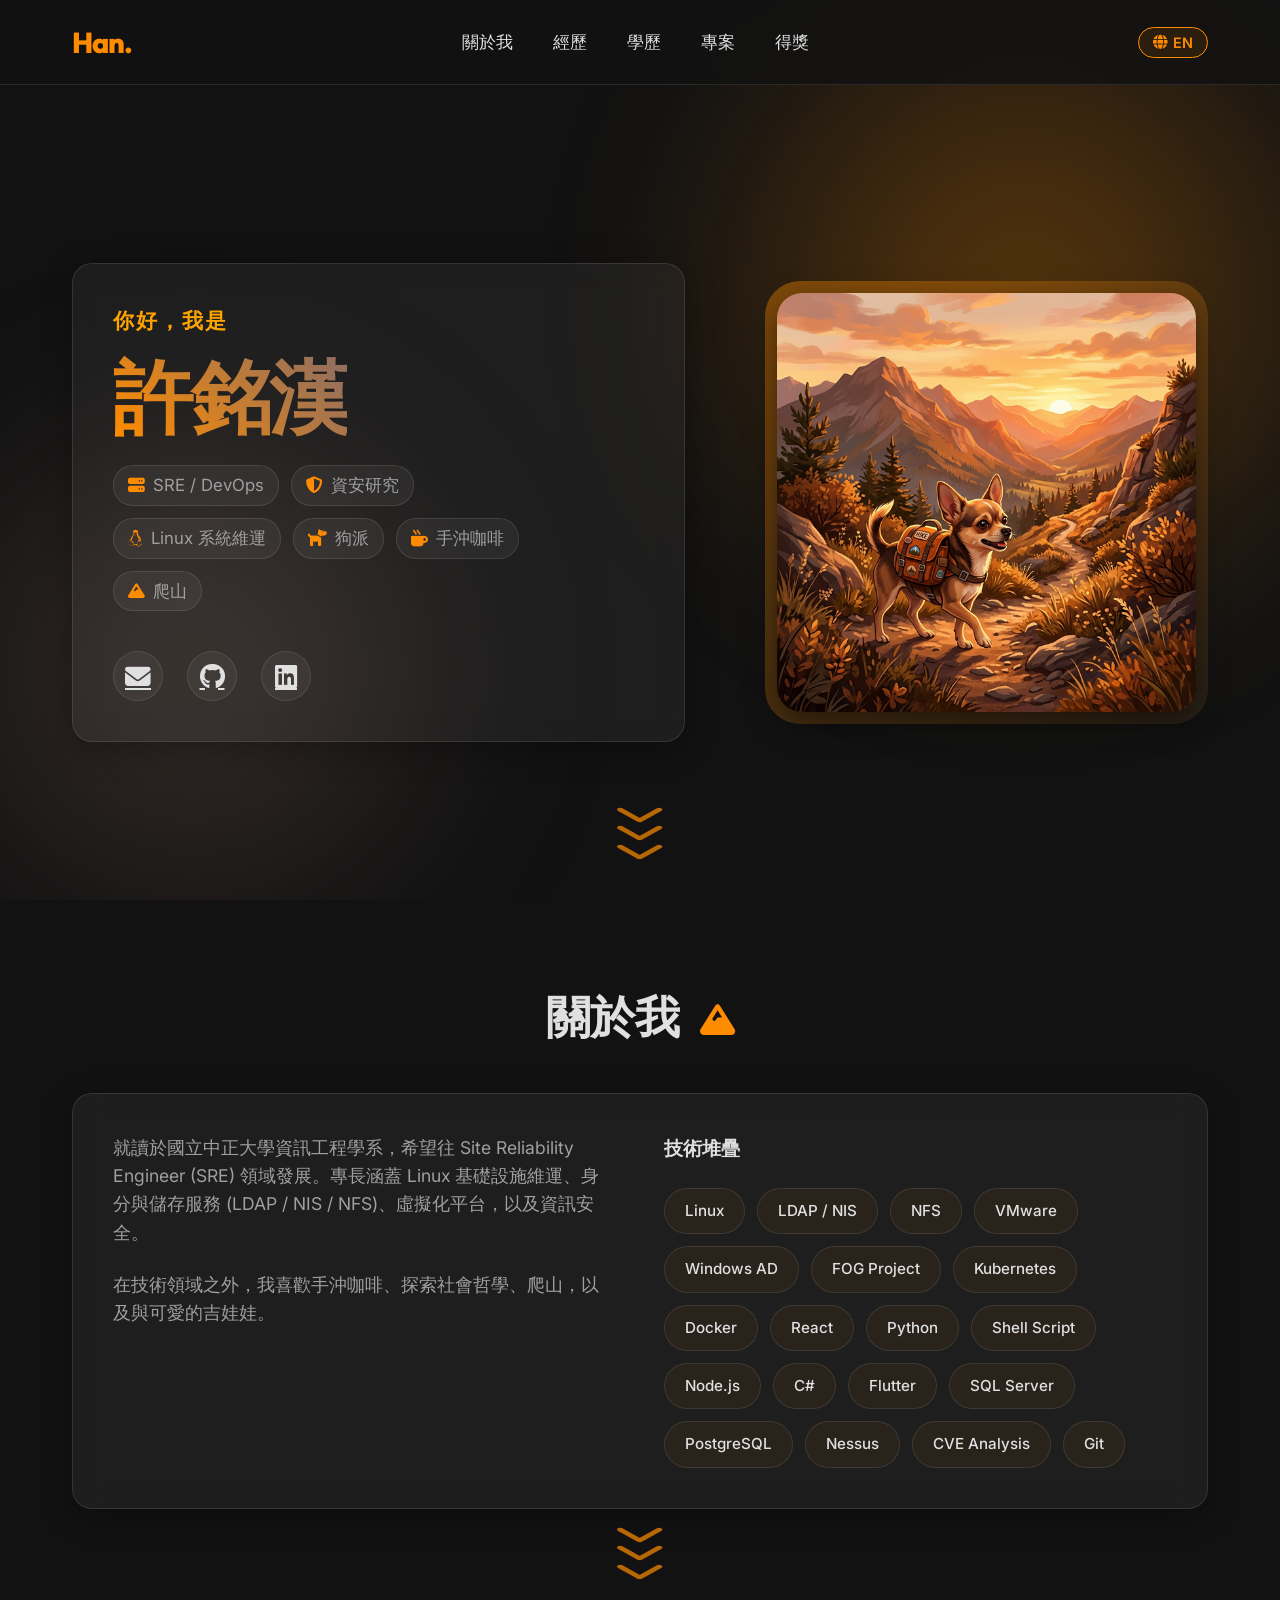
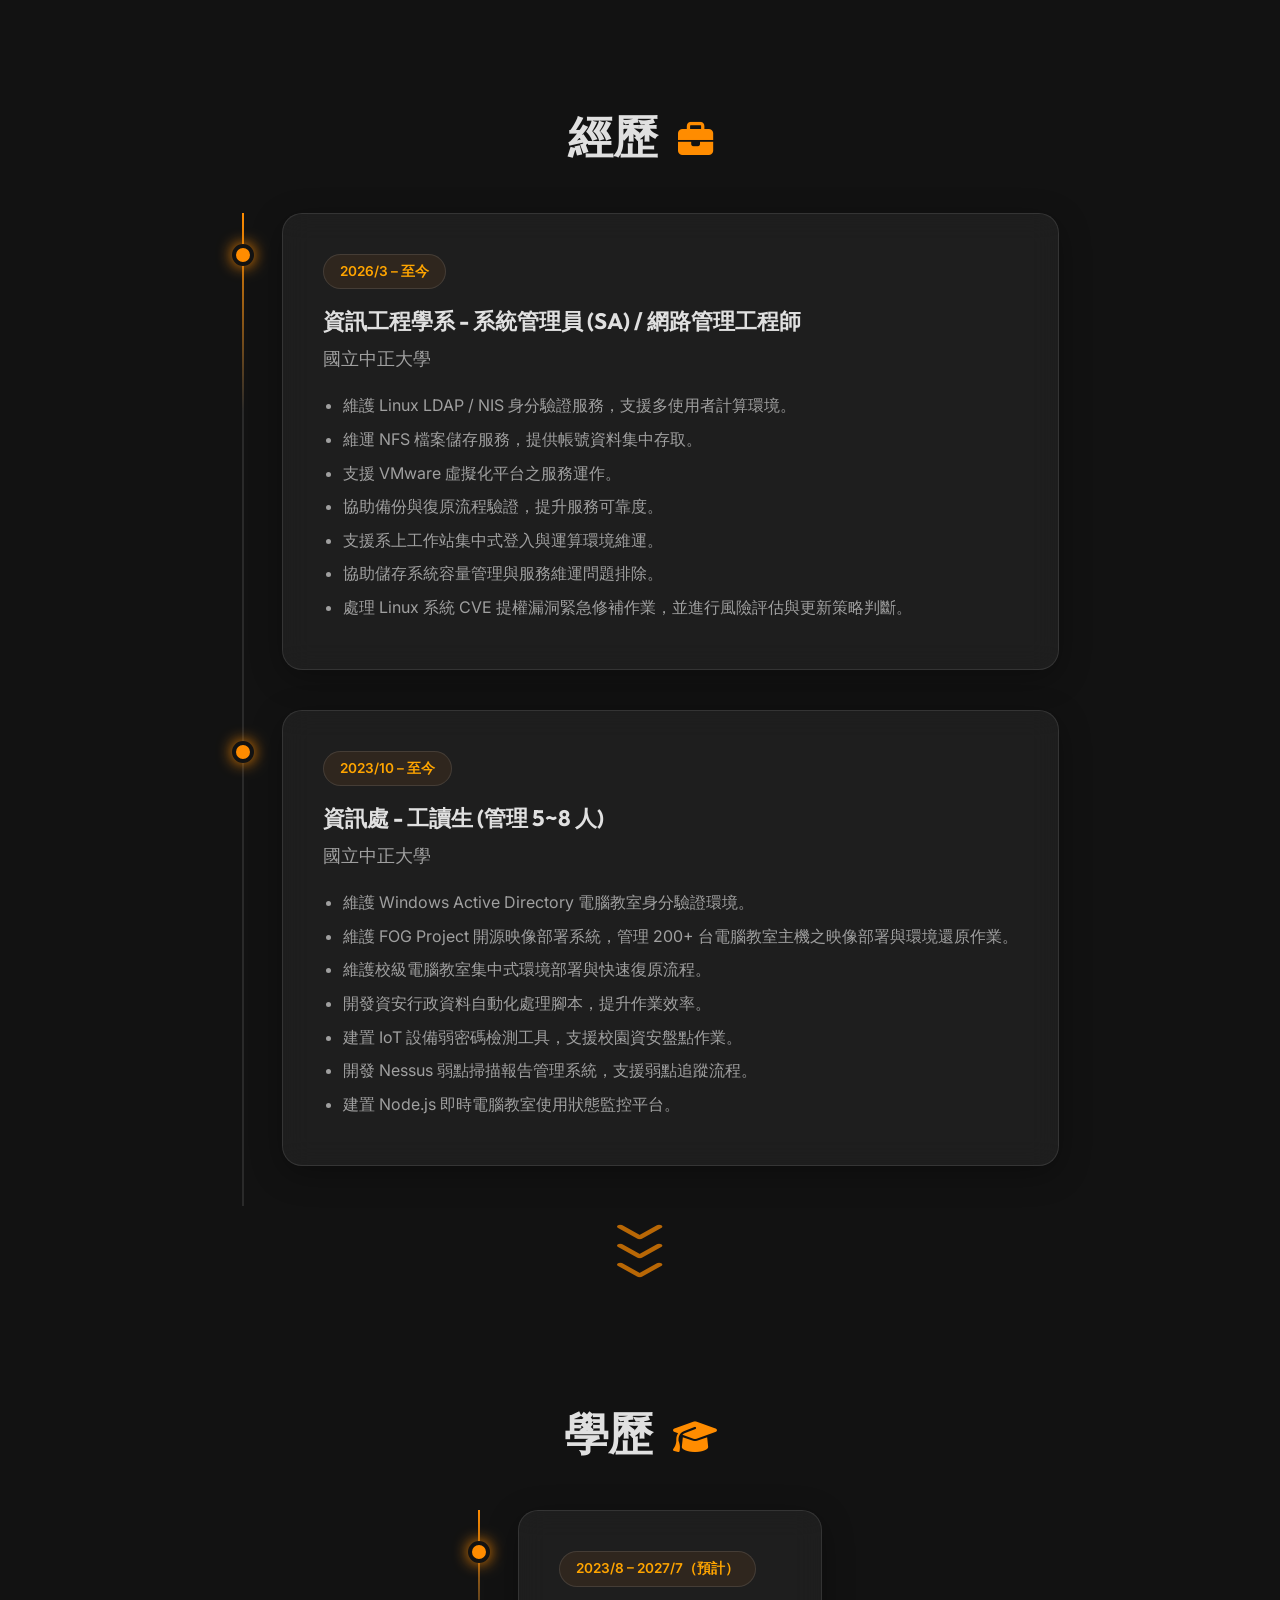
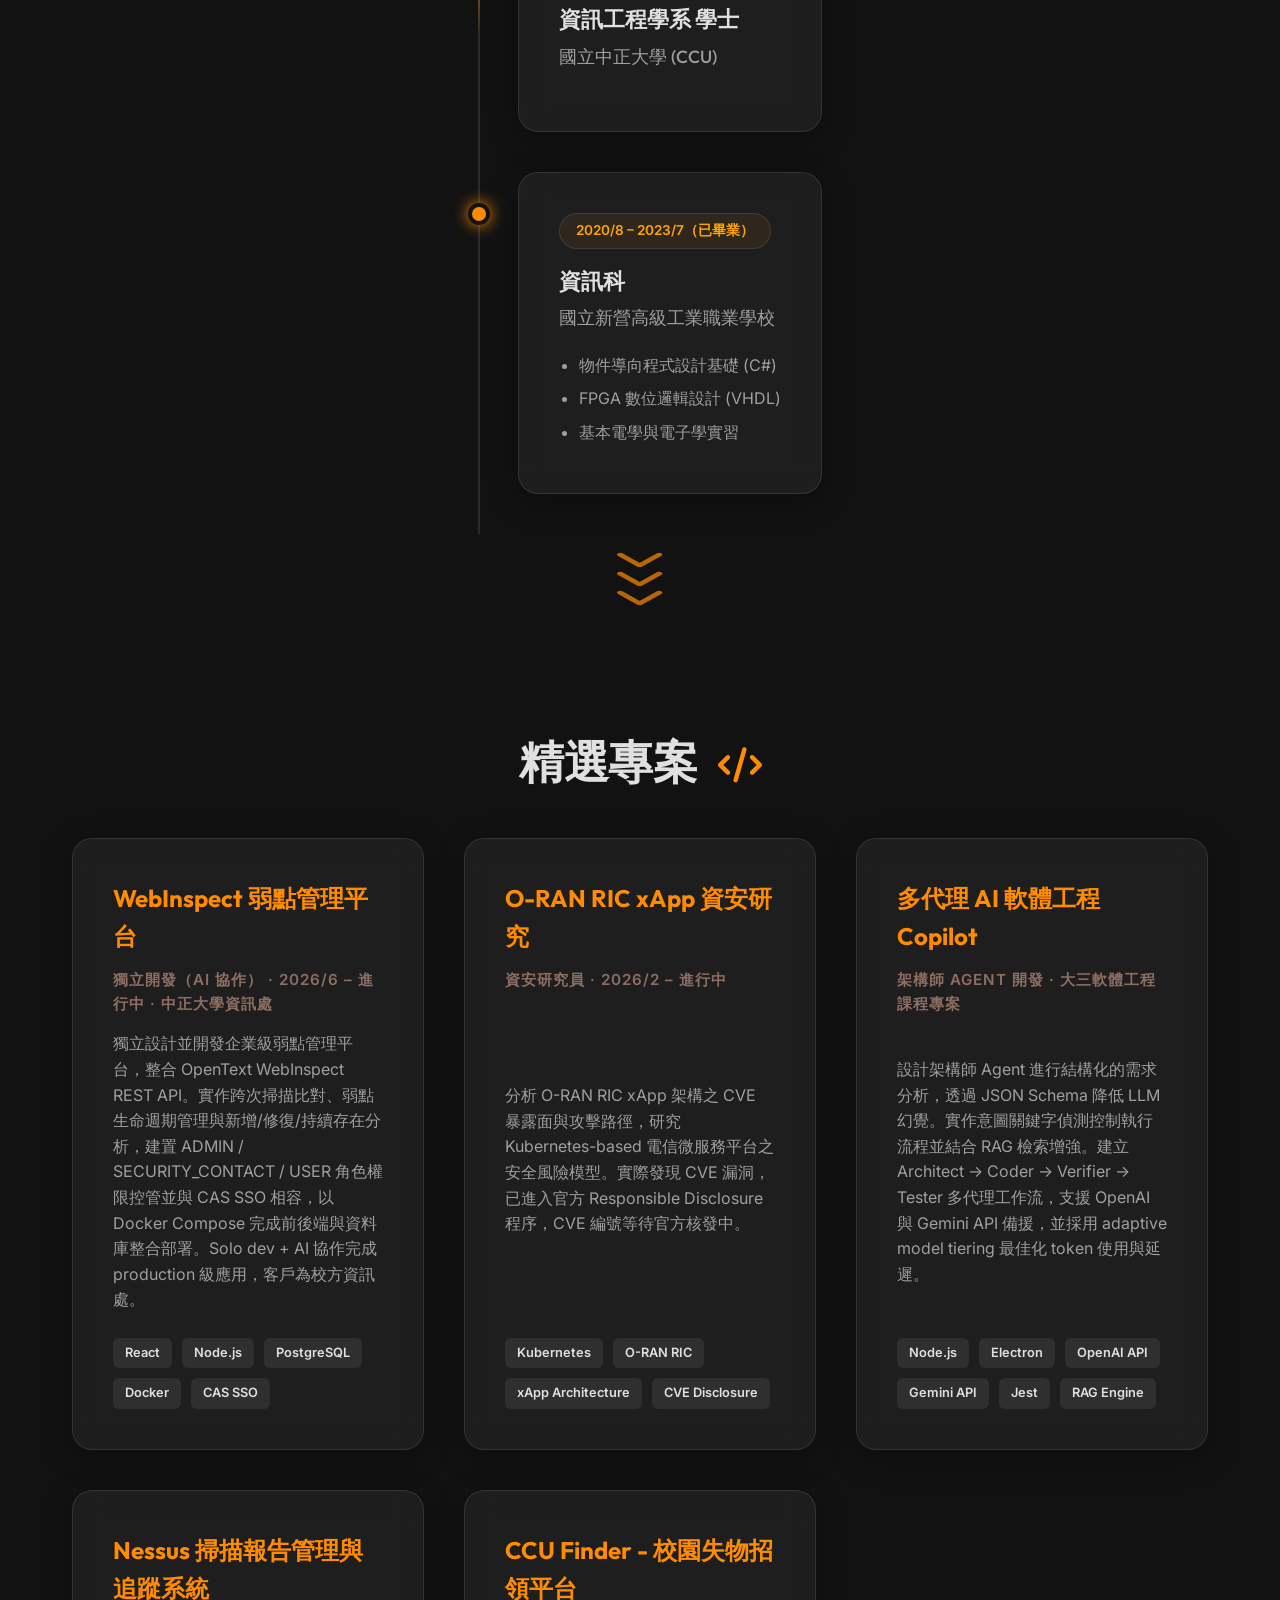
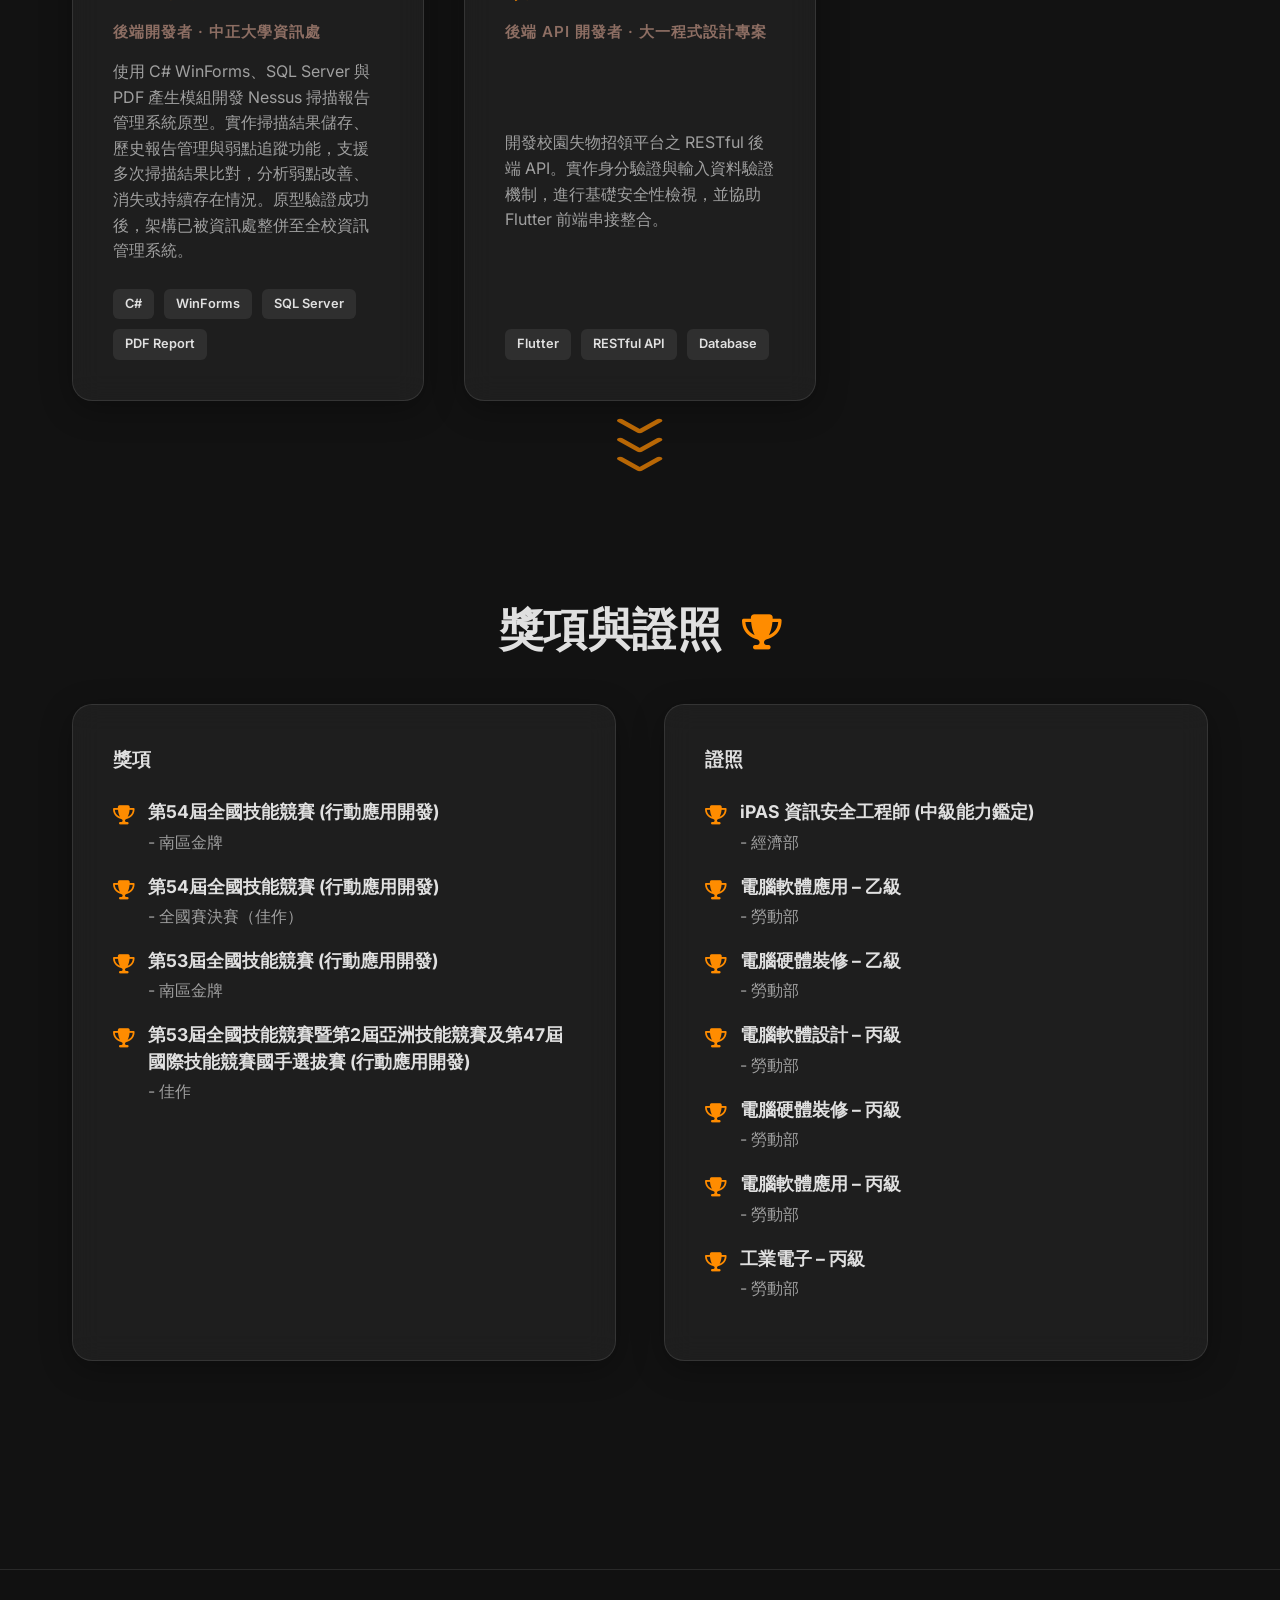
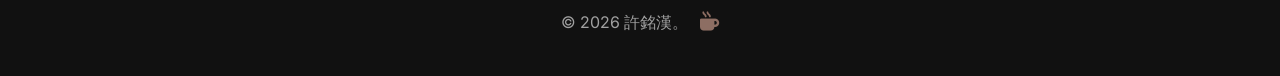
==== index.html @ c8dac027 "Initial commit: personal website" ====
<!DOCTYPE html>
<html lang="zh-Hant">

<head>
    <meta charset="UTF-8">
    <meta name="viewport" content="width=device-width, initial-scale=1.0">
    <title>Han</title>
    <meta name="description" content="Personal portfolio of Xu Minghan (Han) - Software Engineer & Security Researcher">
    <link
        href="https://fonts.googleapis.com/css2?family=Outfit:wght@300;400;600;800&family=Inter:wght@400;500;700&display=swap"
        rel="stylesheet">
    <link rel="stylesheet" href="css/style.css">
    <link rel="stylesheet" href="https://cdnjs.cloudflare.com/ajax/libs/font-awesome/6.4.0/css/all.min.css">
</head>

<body>
    <div class="background-animation">
        <div class="blob blob-orange"></div>
        <div class="blob blob-coffee"></div>
    </div>

    <nav class="glass-nav">
        <div class="nav-content">
            <a href="#" class="logo">Han.</a>
            <ul class="nav-links">
                <li><a href="#about" data-i18n="nav_about">關於我</a></li>
                <li><a href="#experience" data-i18n="nav_experience">經歷</a></li>
                <li><a href="#education" data-i18n="nav_education">學歷</a></li>
                <li><a href="#projects" data-i18n="nav_projects">專案</a></li>
                <li><a href="#awards" data-i18n="nav_awards">得獎</a></li>
            </ul>
            <div class="nav-actions">
                <button id="lang-toggle" class="lang-btn">
                    <i class="fas fa-globe"></i> <span id="lang-label">EN</span>
                </button>
            </div>
        </div>
    </nav>

    <main>
        <section id="hero" class="hero-section hidden">
            <div class="hero-content glass-panel">
                <h4 data-i18n="hero_hello">你好，我是</h4>
                <h1 class="gradient-text" data-i18n="hero_name">許銘漢</h1>
                <div class="subtitle">
                    <span class="subtitle-item"><i class="fas fa-server"></i> <span
                            data-i18n="hero_sub_1">SRE / DevOps</span></span>
                    <span class="subtitle-item"><i class="fas fa-shield-alt"></i> <span
                            data-i18n="hero_sub_2">資安研究</span></span>
                    <span class="subtitle-item"><i class="fab fa-linux"></i> <span
                            data-i18n="hero_sub_3">Linux 系統維運</span></span>
                    <span class="subtitle-item"><i class="fas fa-dog"></i> <span data-i18n="hero_sub_4">狗派</span></span>
                    <span class="subtitle-item"><i class="fas fa-mug-hot"></i> <span
                            data-i18n="hero_sub_5">手沖咖啡</span></span>
                    <span class="subtitle-item"><i class="fas fa-mountain"></i> <span
                            data-i18n="hero_sub_6">爬山</span></span>
                </div>
                <div class="social-links">
                    <a href="mailto:xuhan0325@gmail.com" title="Email"><i class="fas fa-envelope"></i></a>
                    <a href="https://github.com/RHan94" target="_blank" title="GitHub"><i class="fab fa-github"></i></a>
                    <a href="https://www.linkedin.com/in/xmh2005/" target="_blank" title="LinkedIn"><i
                            class="fab fa-linkedin"></i></a>
                </div>
            </div>
            <div class="hero-image-container">
                <div class="image-wrapper">
                    <img src="assets/img/hero.png" alt="Chihuahua Hiking Hero Image" class="hero-image">
                    <div class="glow-effect"></div>
                </div>
            </div>
            <a href="#about" class="scroll-down"><i class="fas fa-chevron-down"></i>
                <i class="fas fa-chevron-down"></i>
                <i class="fas fa-chevron-down"></i></a>
        </section>

        <section id="about" class="section hidden">
            <h2 class="section-title"><span data-i18n="about_title">關於我</span> <i class="fas fa-mountain"></i></h2>
            <div class="glass-panel content-grid">
                <div class="about-text">
                    <p data-i18n="about_p1"></p>
                    <p data-i18n="about_p2"></p>
                </div>
                <div class="skills-container">
                    <h3 data-i18n="about_skills">技術堆疊</h3>
                    <div class="skill-tags">
                        <span class="tag">Linux</span>
                        <span class="tag">LDAP / NIS</span>
                        <span class="tag">NFS</span>
                        <span class="tag">VMware</span>
                        <span class="tag">Windows AD</span>
                        <span class="tag">FOG Project</span>
                        <span class="tag">Kubernetes</span>
                        <span class="tag">Docker</span>
                        <span class="tag">React</span>
                        <span class="tag">Python</span>
                        <span class="tag">Shell Script</span>
                        <span class="tag">Node.js</span>
                        <span class="tag">C#</span>
                        <span class="tag">Flutter</span>
                        <span class="tag">SQL Server</span>
                        <span class="tag">PostgreSQL</span>
                        <span class="tag">Nessus</span>
                        <span class="tag">CVE Analysis</span>
                        <span class="tag">Git</span>
                    </div>
                </div>
            </div>
            <a href="#experience" class="scroll-down"><i class="fas fa-chevron-down"></i>
                <i class="fas fa-chevron-down"></i>
                <i class="fas fa-chevron-down"></i></a>
        </section>

        <section id="experience" class="section hidden">
            <h2 class="section-title"><span data-i18n="exp_title">經歷</span> <i class="fas fa-briefcase"></i></h2>
            <div class="timeline">
                <div class="timeline-item glass-panel">
                    <div class="timeline-dot"></div>
                    <span class="date" data-i18n="exp_date1">2026/3 – 至今</span>
                    <h3 data-i18n="exp_role1">資訊工程學系 - 系統管理員 (SA) / 網路管理工程師</h3>
                    <h4 data-i18n="exp_org1">國立中正大學</h4>
                    <ul>
                        <li data-i18n="exp_desc1_1">維護 Linux LDAP / NIS 身分驗證服務，支援多使用者計算環境。</li>
                        <li data-i18n="exp_desc1_2">維運 NFS 檔案儲存服務，提供帳號資料集中存取。</li>
                        <li data-i18n="exp_desc1_3">支援 VMware 虛擬化平台之服務運作。</li>
                        <li data-i18n="exp_desc1_4">協助備份與復原流程驗證，提升服務可靠度。</li>
                        <li data-i18n="exp_desc1_5">支援系上工作站集中式登入與運算環境維運。</li>
                        <li data-i18n="exp_desc1_6">協助儲存系統容量管理與服務維運問題排除。</li>
                        <li data-i18n="exp_desc1_7">處理 Linux 系統 CVE 提權漏洞緊急修補作業，並進行風險評估與更新策略判斷。</li>
                    </ul>
                </div>
                <div class="timeline-item glass-panel">
                    <div class="timeline-dot"></div>
                    <span class="date" data-i18n="exp_date2">2023/10 – 至今</span>
                    <h3 data-i18n="exp_role2">資訊處 - 工讀生 (管理 5~8 人)</h3>
                    <h4 data-i18n="exp_org2">國立中正大學</h4>
                    <ul>
                        <li data-i18n="exp_desc2_1">維護 Windows Active Directory 電腦教室身分驗證環境。</li>
                        <li data-i18n="exp_desc2_2">維護 FOG Project 開源映像部署系統，管理 200+ 台電腦教室主機之映像部署與環境還原作業。</li>
                        <li data-i18n="exp_desc2_3">維護校級電腦教室集中式環境部署與快速復原流程。</li>
                        <li data-i18n="exp_desc2_4">開發資安行政資料自動化處理腳本，提升作業效率。</li>
                        <li data-i18n="exp_desc2_5">建置 IoT 設備弱密碼檢測工具，支援校園資安盤點作業。</li>
                        <li data-i18n="exp_desc2_6">開發 Nessus 弱點掃描報告管理系統，支援弱點追蹤流程。</li>
                        <li data-i18n="exp_desc2_7">建置 Node.js 即時電腦教室使用狀態監控平台。</li>
                    </ul>
                </div>
            </div>
            <a href="#education" class="scroll-down"><i class="fas fa-chevron-down"></i>
                <i class="fas fa-chevron-down"></i>
                <i class="fas fa-chevron-down"></i></a>
        </section>

        <section id="education" class="section hidden">
            <h2 class="section-title"><span data-i18n="edu_title">學歷</span> <i class="fas fa-graduation-cap"></i></h2>
            <div class="timeline">
                <div class="timeline-item glass-panel">
                    <div class="timeline-dot"></div>
                    <span class="date" data-i18n="edu_date1">預計 2027 年 7 月</span>
                    <h3 data-i18n="edu_degree1">資訊工程學系 學士</h3>
                    <h4 data-i18n="edu_org1">國立中正大學 (CCU)</h4>
                </div>
                <div class="timeline-item glass-panel">
                    <div class="timeline-dot"></div>
                    <span class="date" data-i18n="edu_date2">已畢業</span>
                    <h3 data-i18n="edu_degree2">資訊科</h3>
                    <h4 data-i18n="edu_org2">國立新營高級工業職業學校</h4>
                    <ul>
                        <li data-i18n="edu_desc2_1">物件導向程式設計基礎 (C#)</li>
                        <li data-i18n="edu_desc2_2">FPGA 數位邏輯設計 (VHDL)</li>
                        <li data-i18n="edu_desc2_3">基本電學與電子學實習</li>
                    </ul>
                </div>
            </div>
            <a href="#projects" class="scroll-down"><i class="fas fa-chevron-down"></i>
                <i class="fas fa-chevron-down"></i>
                <i class="fas fa-chevron-down"></i></a>
        </section>

        <section id="projects" class="section hidden">
            <h2 class="section-title"><span data-i18n="proj_title">精選專案</span> <i class="fas fa-code"></i></h2>
            <div class="projects-grid">
                <div class="project-card glass-panel">
                    <h3 data-i18n="proj_name0">WebInspect 弱點管理平台</h3>
                    <p class="role" data-i18n="proj_role0">獨立開發（AI 協作） · 2026/6 – 進行中 · 中正大學資訊處</p>
                    <p data-i18n="proj_desc0">獨立設計並開發企業級弱點管理平台，整合 OpenText WebInspect REST
                        API。實作跨次掃描比對、弱點生命週期管理與新增/修復/持續存在分析，建置 ADMIN / SECURITY_CONTACT / USER
                        角色權限控管並與 CAS SSO 相容，以 Docker Compose 完成前後端與資料庫整合部署。Solo dev + AI 協作完成
                        production 級應用，客戶為校方資訊處。</p>
                    <div class="tech-stack">
                        <span>React</span> <span>Node.js</span> <span>PostgreSQL</span> <span>Docker</span>
                        <span>CAS SSO</span>
                    </div>
                </div>
                <div class="project-card glass-panel">
                    <h3 data-i18n="proj_name1">O-RAN RIC xApp 資安研究</h3>
                    <p class="role" data-i18n="proj_role1">資安研究員 · 2026/2 – 進行中</p>
                    <p data-i18n="proj_desc1">分析 O-RAN RIC xApp 架構之 CVE 暴露面與攻擊路徑，研究 Kubernetes-based
                        電信微服務平台之安全風險模型。實際發現 CVE 漏洞，已進入官方 Responsible Disclosure 程序，CVE 編號等待官方核發中。</p>
                    <div class="tech-stack">
                        <span>Kubernetes</span> <span>O-RAN RIC</span> <span>xApp Architecture</span> <span>CVE
                            Disclosure</span>
                    </div>
                </div>
                <div class="project-card glass-panel">
                    <h3 data-i18n="proj_name2">多代理 AI 軟體工程 Copilot</h3>
                    <p class="role" data-i18n="proj_role2">架構師 Agent 開發 · 大三軟體工程課程專案</p>
                    <p data-i18n="proj_desc2">設計架構師 Agent 進行結構化的需求分析，透過 JSON Schema 降低 LLM 幻覺。實作意圖關鍵字偵測控制執行流程並結合 RAG
                        檢索增強。建立 Architect → Coder → Verifier → Tester 多代理工作流，支援 OpenAI 與 Gemini API
                        備援，並採用 adaptive model tiering 最佳化 token 使用與延遲。</p>
                    <div class="tech-stack">
                        <span>Node.js</span> <span>Electron</span> <span>OpenAI API</span> <span>Gemini API</span>
                        <span>Jest</span> <span>RAG Engine</span>
                    </div>
                </div>
                <div class="project-card glass-panel">
                    <h3 data-i18n="proj_name3">Nessus 掃描報告管理與追蹤系統</h3>
                    <p class="role" data-i18n="proj_role3">後端開發者 · 中正大學資訊處</p>
                    <p data-i18n="proj_desc3">使用 C# WinForms、SQL Server 與 PDF 產生模組開發 Nessus 掃描報告管理系統原型。實作掃描結果儲存、歷史報告管理與弱點追蹤功能，支援多次掃描結果比對，分析弱點改善、消失或持續存在情況。原型驗證成功後，架構已被資訊處整併至全校資訊管理系統。</p>
                    <div class="tech-stack">
                        <span>C#</span> <span>WinForms</span> <span>SQL Server</span> <span>PDF Report</span>
                    </div>
                </div>
                <div class="project-card glass-panel">
                    <h3 data-i18n="proj_name4">CCU Finder - 校園失物招領平台</h3>
                    <p class="role" data-i18n="proj_role4">後端 API 開發者 · 大一程式設計專案</p>
                    <p data-i18n="proj_desc4">開發校園失物招領平台之 RESTful 後端 API。實作身分驗證與輸入資料驗證機制，進行基礎安全性檢視，並協助 Flutter 前端串接整合。
                    </p>
                    <div class="tech-stack">
                        <span>Flutter</span> <span>RESTful API</span> <span>Database</span>
                    </div>
                </div>
            </div>
            <a href="#awards" class="scroll-down"><i class="fas fa-chevron-down"></i>
                <i class="fas fa-chevron-down"></i>
                <i class="fas fa-chevron-down"></i></a>
        </section>

        <section id="awards" class="section hidden">
            <h2 class="section-title"><span data-i18n="award_title">獎項與證照</span> <i class="fas fa-trophy"></i></h2>
            <div class="content-grid">
                <div class="glass-panel">
                    <h3 data-i18n="award_subtitle1">獎項</h3>
                    <ul class="awards-list">
                        <li data-i18n="award_item1_1"><strong>第54屆全國技能競賽 (行動應用開發)</strong> - 南區金牌</li>
                        <li data-i18n="award_item1_2"><strong>第54屆全國技能競賽 (行動應用開發)</strong> - 全國賽決賽（佳作）</li>
                        <li data-i18n="award_item1_3"><strong>第53屆全國技能競賽 (行動應用開發)</strong> - 南區金牌</li>
                        <li data-i18n="award_item1_4"><strong>第53屆全國技能競賽暨第2屆亞洲技能競賽及第47屆國際技能競賽國手選拔賽 (行動應用開發)</strong> - 佳作</li>
                    </ul>
                </div>
                <div class="glass-panel">
                    <h3 data-i18n="award_subtitle2">證照</h3>
                    <ul class="awards-list">
                        <li data-i18n="award_item2_1"><strong>iPAS 資訊安全工程師 (中級能力鑑定)</strong> - 經濟部</li>
                        <li data-i18n="award_item2_2"><strong>電腦軟體應用 – 乙級</strong> - 勞動部</li>
                        <li data-i18n="award_item2_3"><strong>電腦硬體裝修 – 乙級</strong> - 勞動部</li>
                        <li data-i18n="award_item2_4"><strong>電腦軟體設計 – 丙級</strong> - 勞動部</li>
                        <li data-i18n="award_item2_5"><strong>電腦硬體裝修 – 丙級</strong> - 勞動部</li>
                        <li data-i18n="award_item2_6"><strong>電腦軟體應用 – 丙級</strong> - 勞動部</li>
                        <li data-i18n="award_item2_7"><strong>工業電子 – 丙級</strong> - 勞動部</li>
                    </ul>
                </div>
            </div>
        </section>
    </main>

    <footer class="glass-footer">
        <p><span data-i18n="footer_text">&copy; 2026 許銘漢。以熱情與精品咖啡打造</span> <i class="fas fa-mug-hot"></i></p>
    </footer>

    <!-- Running Chihuahua -->
    <div class="chihuahua-runner"></div>

    <script src="js/i18n.js"></script>
    <script src="js/app.js"></script>
</body>

</html>
---- css/style.css ----
:root {
    --color-orange: #FF8C00;
    --color-orange-light: #FFA500;
    --color-coffee: #4B3621;
    --color-coffee-dark: #3E2723;
    --color-coffee-light: #8D6E63;
    --color-bg: #121212;
    --color-text: #E0E0E0;
    --color-text-muted: #A0A0A0;
    --glass-bg: rgba(255, 255, 255, 0.05);
    --glass-border: rgba(255, 255, 255, 0.1);

    --font-heading: 'Outfit', sans-serif;
    --font-body: 'Inter', sans-serif;
}

::-webkit-scrollbar {
    width: 10px;
}

::-webkit-scrollbar-track {
    background: var(--color-bg);
}

::-webkit-scrollbar-thumb {
    background: var(--color-coffee);
    border-radius: 5px;
}

::-webkit-scrollbar-thumb:hover {
    background: var(--color-orange);
}

* {
    margin: 0;
    padding: 0;
    box-sizing: border-box;
    scroll-behavior: smooth;
}

body {
    background-color: var(--color-bg);
    color: var(--color-text);
    font-family: var(--font-body);
    line-height: 1.6;
    overflow-x: hidden;
    position: relative;
}

/* Background Animation */
.background-animation {
    position: fixed;
    top: 0;
    left: 0;
    width: 100vw;
    height: 100vh;
    z-index: -1;
    overflow: hidden;
}

.blob {
    position: absolute;
    filter: blur(90px);
    border-radius: 50%;
    animation: float 20s infinite alternate cubic-bezier(0.4, 0, 0.2, 1);
    opacity: 0.35;
}

.blob-orange {
    background: radial-gradient(circle, var(--color-orange), transparent 70%);
    width: 60vw;
    height: 60vw;
    top: -10%;
    right: -10%;
}

.blob-coffee {
    background: radial-gradient(circle, var(--color-coffee-light), transparent 70%);
    width: 50vw;
    height: 50vw;
    bottom: -10%;
    left: -10%;
    animation-delay: -10s;
}

@keyframes float {
    0% {
        transform: translate(0, 0) scale(1);
    }

    100% {
        transform: translate(-100px, 100px) scale(1.2);
    }
}

/* Glassmorphism Utilities */
.glass-panel {
    background: var(--glass-bg);
    backdrop-filter: blur(14px);
    -webkit-backdrop-filter: blur(14px);
    border: 1px solid var(--glass-border);
    border-radius: 20px;
    padding: 2.5rem;
    box-shadow: 0 8px 32px 0 rgba(0, 0, 0, 0.3);
    transition: transform 0.4s cubic-bezier(0.175, 0.885, 0.32, 1.275), box-shadow 0.4s ease, border-color 0.4s ease;
}

.glass-panel:hover {
    transform: translateY(-8px);
    box-shadow: 0 12px 40px 0 rgba(255, 140, 0, 0.2);
    border-color: rgba(255, 140, 0, 0.4);
}

/* Typography elements */
h1,
h2,
h3,
h4 {
    font-family: var(--font-heading);
}

.gradient-text {
    background: linear-gradient(45deg, var(--color-orange), var(--color-coffee-light));
    -webkit-background-clip: text;
    background-clip: text;
    color: transparent;
    display: inline-block;
}

.section-title {
    font-size: 2.8rem;
    margin-bottom: 2.5rem;
    text-align: center;
    position: relative;
    letter-spacing: -0.5px;
}

.section-title i {
    color: var(--color-orange);
    margin-left: 12px;
    font-size: 2.2rem;
    animation: iconBounce 3s ease-in-out infinite;
}

@keyframes iconBounce {

    0%,
    100% {
        transform: translateY(0);
    }

    50% {
        transform: translateY(-5px);
    }
}

/* Nav */
.glass-nav {
    position: fixed;
    top: 0;
    width: 100%;
    z-index: 1000;
    background: rgba(18, 18, 18, 0.85);
    backdrop-filter: blur(12px);
    border-bottom: 1px solid var(--glass-border);
    padding: 1.2rem 0;
    transition: all 0.3s ease;
}

.nav-content {
    max-width: 1200px;
    margin: 0 auto;
    display: flex;
    justify-content: space-between;
    align-items: center;
    padding: 0 2rem;
}

.logo {
    font-family: var(--font-heading);
    font-weight: 800;
    font-size: 1.8rem;
    color: var(--color-orange);
    text-decoration: none;
    letter-spacing: -1px;
}

.nav-links {
    list-style: none;
    display: flex;
    gap: 2.5rem;
}

.nav-links a {
    color: var(--color-text);
    text-decoration: none;
    font-weight: 500;
    font-size: 1.05rem;
    transition: color 0.3s ease;
    position: relative;
}

.nav-links a::after {
    content: '';
    position: absolute;
    width: 0;
    height: 2px;
    bottom: -6px;
    left: 0;
    background-color: var(--color-orange);
    transition: width 0.3s ease;
}

.nav-links a:hover::after {
    width: 100%;
}

.nav-links a:hover {
    color: var(--color-orange);
}

.nav-actions {
    display: flex;
    align-items: center;
}

.lang-btn {
    background: rgba(255, 140, 0, 0.1);
    color: var(--color-orange);
    border: 1px solid var(--color-orange);
    padding: 6px 14px;
    border-radius: 20px;
    font-family: var(--font-body);
    font-weight: 600;
    font-size: 0.9rem;
    cursor: pointer;
    transition: all 0.3s ease;
    display: flex;
    align-items: center;
    gap: 6px;
}

.lang-btn:hover {
    background: var(--color-orange);
    color: var(--color-bg);
    box-shadow: 0 4px 12px rgba(255, 140, 0, 0.3);
}

/* Main Content */
main {
    max-width: 1200px;
    margin: 0 auto;
    padding: 120px 2rem 2rem;
}

.section {
    padding: 6rem 0;
    min-height: 80vh;
    display: flex;
    flex-direction: column;
    justify-content: center;
    position: relative;
}

/* Hero Section */
.hero-section {
    display: flex;
    align-items: center;
    justify-content: space-between;
    gap: 5rem;
    min-height: 85vh;
    position: relative;
}

.hero-content {
    flex: 1.2;
}

.hero-content h4 {
    color: var(--color-orange-light);
    font-size: 1.3rem;
    letter-spacing: 2px;
    text-transform: uppercase;
    font-weight: 600;
}

.hero-content h1 {
    font-size: 5rem;
    line-height: 1.1;
    margin: 1rem 0 1.5rem;
    font-weight: 800;
    letter-spacing: -2px;
}

.subtitle {
    font-size: 1.3rem;
    color: var(--color-text-muted);
    margin-bottom: 2.5rem;
    max-width: 90%;
    display: flex;
    flex-wrap: wrap;
    gap: 12px;
}

.subtitle-item {
    display: inline-flex;
    align-items: center;
    gap: 8px;
    background: rgba(255, 255, 255, 0.05);
    padding: 6px 14px;
    border-radius: 20px;
    border: 1px solid rgba(255, 255, 255, 0.1);
    font-size: 1.05rem;
    transition: all 0.3s cubic-bezier(0.175, 0.885, 0.32, 1.275);
}

.subtitle-item:hover {
    background: rgba(255, 255, 255, 0.1);
    border-color: rgba(255, 215, 0, 0.4);
    transform: translateY(-3px);
    box-shadow: 0 5px 15px rgba(255, 215, 0, 0.2);
}

.subtitle-item i {
    color: var(--color-orange);
}

.social-links {
    display: flex;
    gap: 1.5rem;
}

.social-links a {
    color: var(--color-text);
    font-size: 1.6rem;
    transition: all 0.3s cubic-bezier(0.175, 0.885, 0.32, 1.275);
    display: flex;
    align-items: center;
    justify-content: center;
    width: 50px;
    height: 50px;
    border-radius: 50%;
    background: var(--glass-bg);
    border: 1px solid var(--glass-border);
}

.social-links a:hover {
    color: var(--color-bg);
    background: var(--color-orange);
    transform: translateY(-8px) rotate(8deg);
    box-shadow: 0 8px 20px rgba(255, 140, 0, 0.4);
}

.hero-image-container {
    flex: 1;
    display: flex;
    justify-content: center;
    position: relative;
}

.image-wrapper {
    position: relative;
    border-radius: 35px;
    padding: 12px;
    background: linear-gradient(135deg, rgba(255, 140, 0, 0.4), rgba(75, 54, 33, 0.4));
    animation: borderBreathing 4s infinite alternate;
}

@keyframes borderBreathing {
    0% {
        box-shadow: 0 0 20px rgba(255, 140, 0, 0.2);
        transform: translateY(0);
    }

    100% {
        box-shadow: 0 0 50px rgba(255, 140, 0, 0.5);
        transform: translateY(-10px);
    }
}

.hero-image {
    width: 100%;
    max-width: 480px;
    border-radius: 25px;
    object-fit: cover;
    display: block;
    box-shadow: 0 10px 30px rgba(0, 0, 0, 0.5);
}

/* Grids */
.content-grid {
    display: grid;
    grid-template-columns: 1fr 1fr;
    gap: 3rem;
}

.about-text p {
    margin-bottom: 1.5rem;
    font-size: 1.1rem;
    color: var(--color-text-muted);
}

/* Skills */
.skill-tags {
    display: flex;
    flex-wrap: wrap;
    gap: 12px;
    margin-top: 1.5rem;
}

.tag {
    padding: 10px 20px;
    background: rgba(255, 140, 0, 0.05);
    border: 1px solid var(--glass-border);
    border-radius: 30px;
    font-size: 0.95rem;
    font-weight: 500;
    transition: all 0.3s cubic-bezier(0.175, 0.885, 0.32, 1.275);
}

.tag:hover {
    background: var(--color-orange);
    color: var(--color-bg);
    transform: scale(1.1) translateY(-3px);
    border-color: var(--color-orange);
    box-shadow: 0 5px 15px rgba(255, 140, 0, 0.3);
}

/* Timeline */
.timeline {
    position: relative;
    max-width: 850px;
    margin: 0 auto;
}

.timeline::before {
    content: '';
    position: absolute;
    width: 2px;
    height: 100%;
    background: linear-gradient(to bottom, var(--color-orange), var(--glass-border) 20%);
    left: 20px;
    top: 0;
}

.timeline-item {
    position: relative;
    margin-left: 60px;
    margin-bottom: 2.5rem;
}

.timeline-dot {
    position: absolute;
    width: 22px;
    height: 22px;
    background: var(--color-orange);
    border-radius: 50%;
    left: -51px;
    top: 30px;
    box-shadow: 0 0 15px var(--color-orange);
    border: 4px solid var(--color-bg);
}

.timeline-item .date {
    display: inline-block;
    padding: 6px 16px;
    background: rgba(75, 54, 33, 0.4);
    border: 1px solid rgba(255, 255, 255, 0.1);
    border-radius: 20px;
    font-size: 0.85rem;
    font-weight: 600;
    margin-bottom: 15px;
    color: var(--color-orange-light);
}

.timeline-item h3 {
    font-size: 1.4rem;
    margin-bottom: 5px;
    color: var(--color-text);
}

.timeline-item h4 {
    color: var(--color-text-muted);
    font-weight: 500;
    font-size: 1.1rem;
    margin-bottom: 20px;
}

.timeline-item ul {
    list-style-position: outside;
    padding-left: 20px;
    color: var(--color-text-muted);
}

.timeline-item li {
    margin-bottom: 8px;
}

/* Projects Grid */
.projects-grid {
    display: grid;
    grid-template-columns: repeat(auto-fit, minmax(320px, 1fr));
    gap: 2.5rem;
}

.project-card {
    display: flex;
    flex-direction: column;
}

.project-card h3 {
    color: var(--color-orange);
    margin-bottom: 12px;
    font-size: 1.5rem;
}

.project-card .role {
    font-size: 0.95rem;
    color: var(--color-coffee-light);
    margin-bottom: 15px;
    font-weight: 600;
    text-transform: uppercase;
    letter-spacing: 1px;
}

.project-card p {
    color: var(--color-text-muted);
    flex-grow: 1;
}

.tech-stack {
    display: flex;
    flex-wrap: wrap;
    gap: 10px;
    margin-top: 25px;
}

.tech-stack span {
    font-size: 0.8rem;
    padding: 5px 12px;
    background: rgba(255, 255, 255, 0.08);
    border-radius: 6px;
    font-weight: 600;
}

/* Awards List */
.awards-list {
    list-style: none;
    margin-top: 1.5rem;
}

.awards-list li {
    margin-bottom: 20px;
    padding-left: 35px;
    position: relative;
    color: var(--color-text-muted);
    line-height: 1.5;
}

.awards-list li::before {
    content: '\f091';
    font-family: 'Font Awesome 6 Free';
    font-weight: 900;
    color: var(--color-orange);
    position: absolute;
    left: 0;
    top: 2px;
    font-size: 1.2rem;
}

.awards-list strong {
    color: var(--color-text);
    display: block;
    margin-bottom: 4px;
    font-size: 1.1rem;
}

/* Footer */
.glass-footer {
    text-align: center;
    padding: 2.5rem;
    background: rgba(18, 18, 18, 0.85);
    backdrop-filter: blur(12px);
    border-top: 1px solid var(--glass-border);
    margin-top: 5rem;
    color: var(--color-text-muted);
}

.glass-footer i {
    color: var(--color-coffee-light);
    margin-left: 8px;
    font-size: 1.2rem;
}

/* Animation Classes */
.hidden {
    opacity: 0;
    transform: translateY(60px);
    transition: all 1s cubic-bezier(0.2, 0.8, 0.2, 1);
}

.show {
    opacity: 1;
    transform: translateY(0);
}

/* Scroll Down Arrow */
.scroll-down {
    position: absolute;
    bottom: 20px;
    left: 50%;
    transform: translateX(-50%);
    font-size: 1.8rem;
    color: var(--color-orange);
    text-decoration: none;
    animation: bounce 2s infinite;
    opacity: 0.7;
    transition: all 0.3s ease;
    z-index: 10;
    display: flex;
    flex-direction: column;
    align-items: center;
}

.scroll-down i {
    transform: scaleX(1.8);
}

.scroll-down i+i {
    margin-top: -10px;
}

.scroll-down:hover {
    opacity: 1;
    color: var(--color-orange-light);
}

@keyframes bounce {

    0%,
    20%,
    50%,
    80%,
    100% {
        transform: translateY(0) translateX(-50%);
    }

    40% {
        transform: translateY(-20px) translateX(-50%);
    }

    60% {
        transform: translateY(-10px) translateX(-50%);
    }
}

@media (prefers-reduced-motion) {
    .hidden {
        transition: none;
    }
}

/* Responsive */
@media (max-width: 900px) {
    .hero-section {
        flex-direction: column;
        text-align: center;
        padding-top: 3rem;
        gap: 3rem;
    }

    .hero-content h1 {
        font-size: 3.5rem;
        letter-spacing: -1px;
    }

    .subtitle {
        max-width: 100%;
        margin: 0 auto 2rem;
        justify-content: center;
    }

    .social-links {
        justify-content: center;
    }

    .content-grid {
        grid-template-columns: 1fr;
    }

    .nav-links {
        display: none;
    }

    .section-title {
        font-size: 2.2rem;
    }

    .timeline::before {
        left: 0;
    }

    .timeline-item {
        margin-left: 30px;
    }

    .timeline-dot {
        left: -39px;
    }
}

/* Running Chihuahua Animation */
.chihuahua-runner {
    position: fixed;
    bottom: 0;
    left: -160px;
    width: 150px;
    height: 150px;
    z-index: 9999;
    background-image: url('../assets/img/chihuahua_spritesheet.png');
    background-size: 200% 100%;
    background-position: 0 0;
    transform-origin: center;
    background-repeat: no-repeat;
    animation: runAcrossScreen 35s linear infinite, walkCycleSprite 0.4s steps(1) infinite;
}

@keyframes walkCycleSprite {
    0% {
        background-position: 0 0;
    }

    50% {
        background-position: 100% 0;
    }
}

@keyframes runAcrossScreen {
    0% {
        left: -160px;
        transform: scaleX(1);
    }

    45% {
        left: 100vw;
        transform: scaleX(1);
    }

    50% {
        left: 100vw;
        transform: scaleX(-1);
    }

    95% {
        left: -160px;
        transform: scaleX(-1);
    }

    100% {
        left: -160px;
        transform: scaleX(1);
    }
}
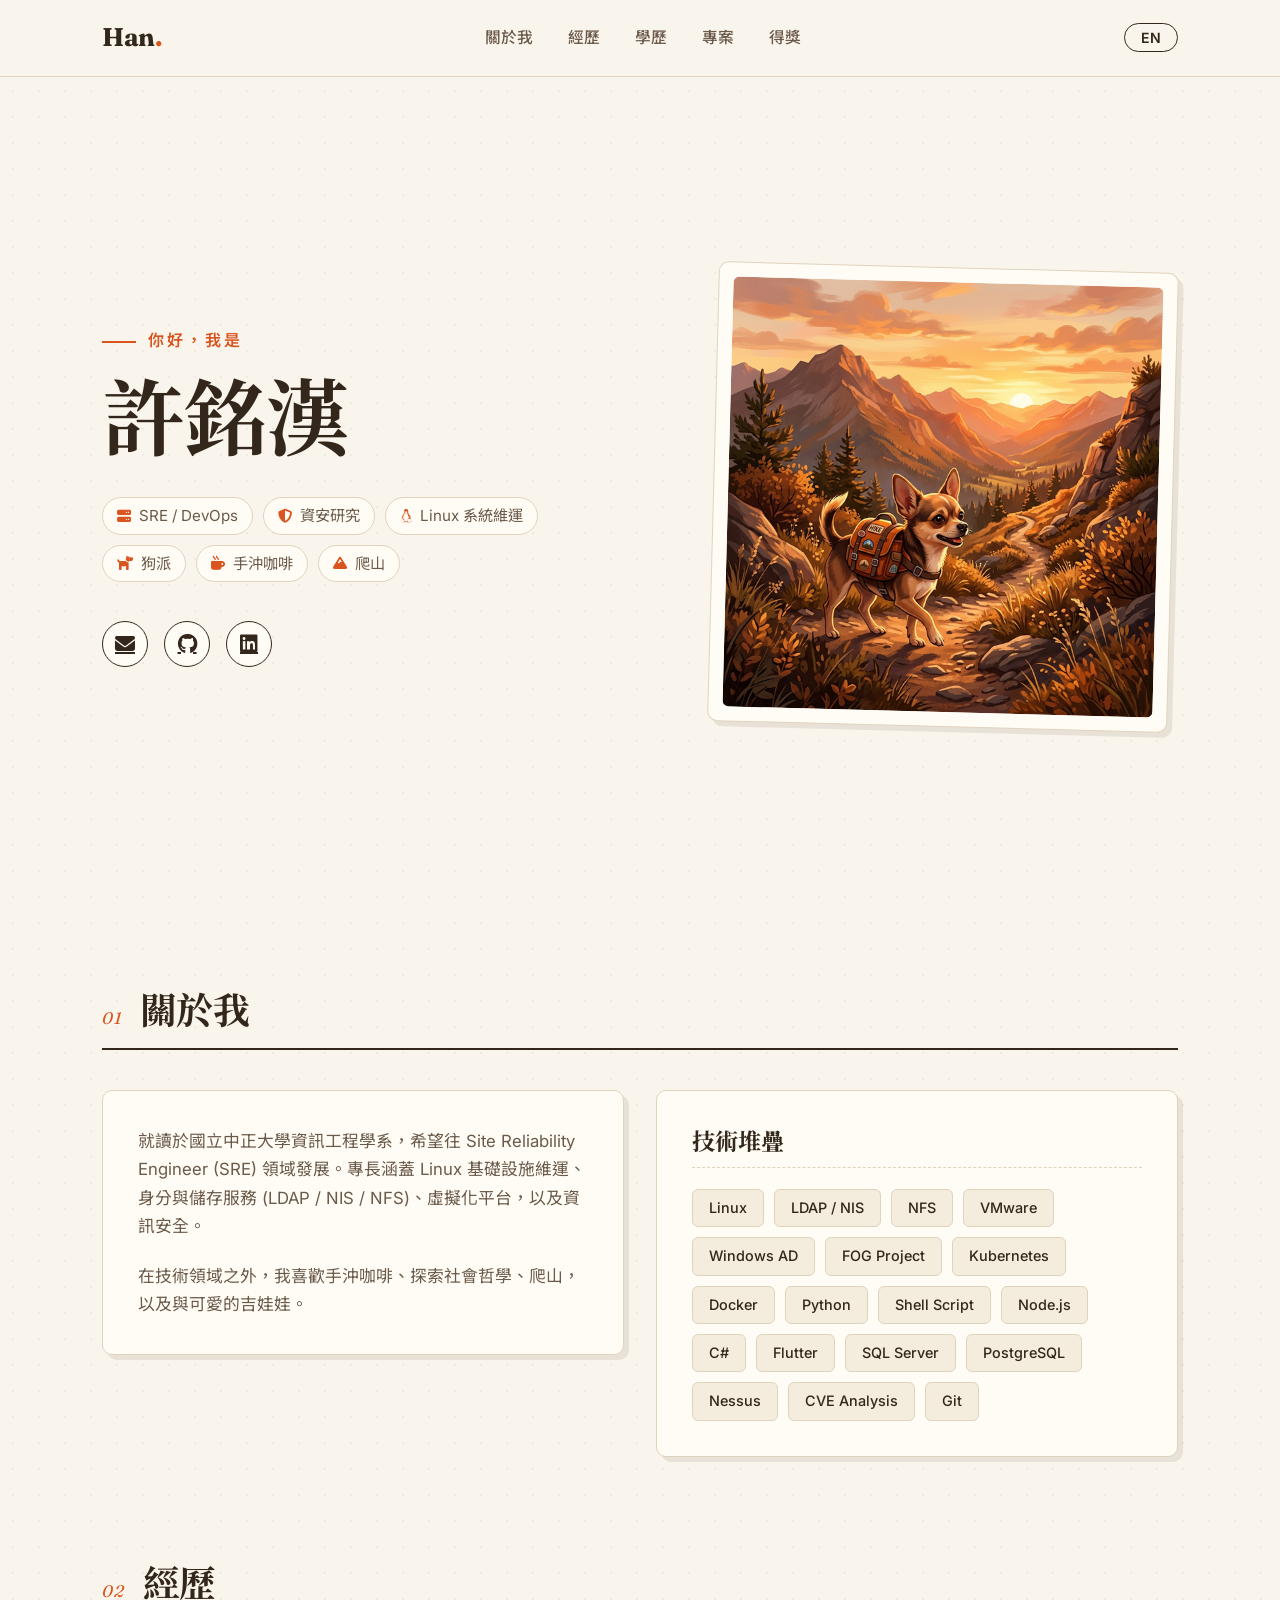
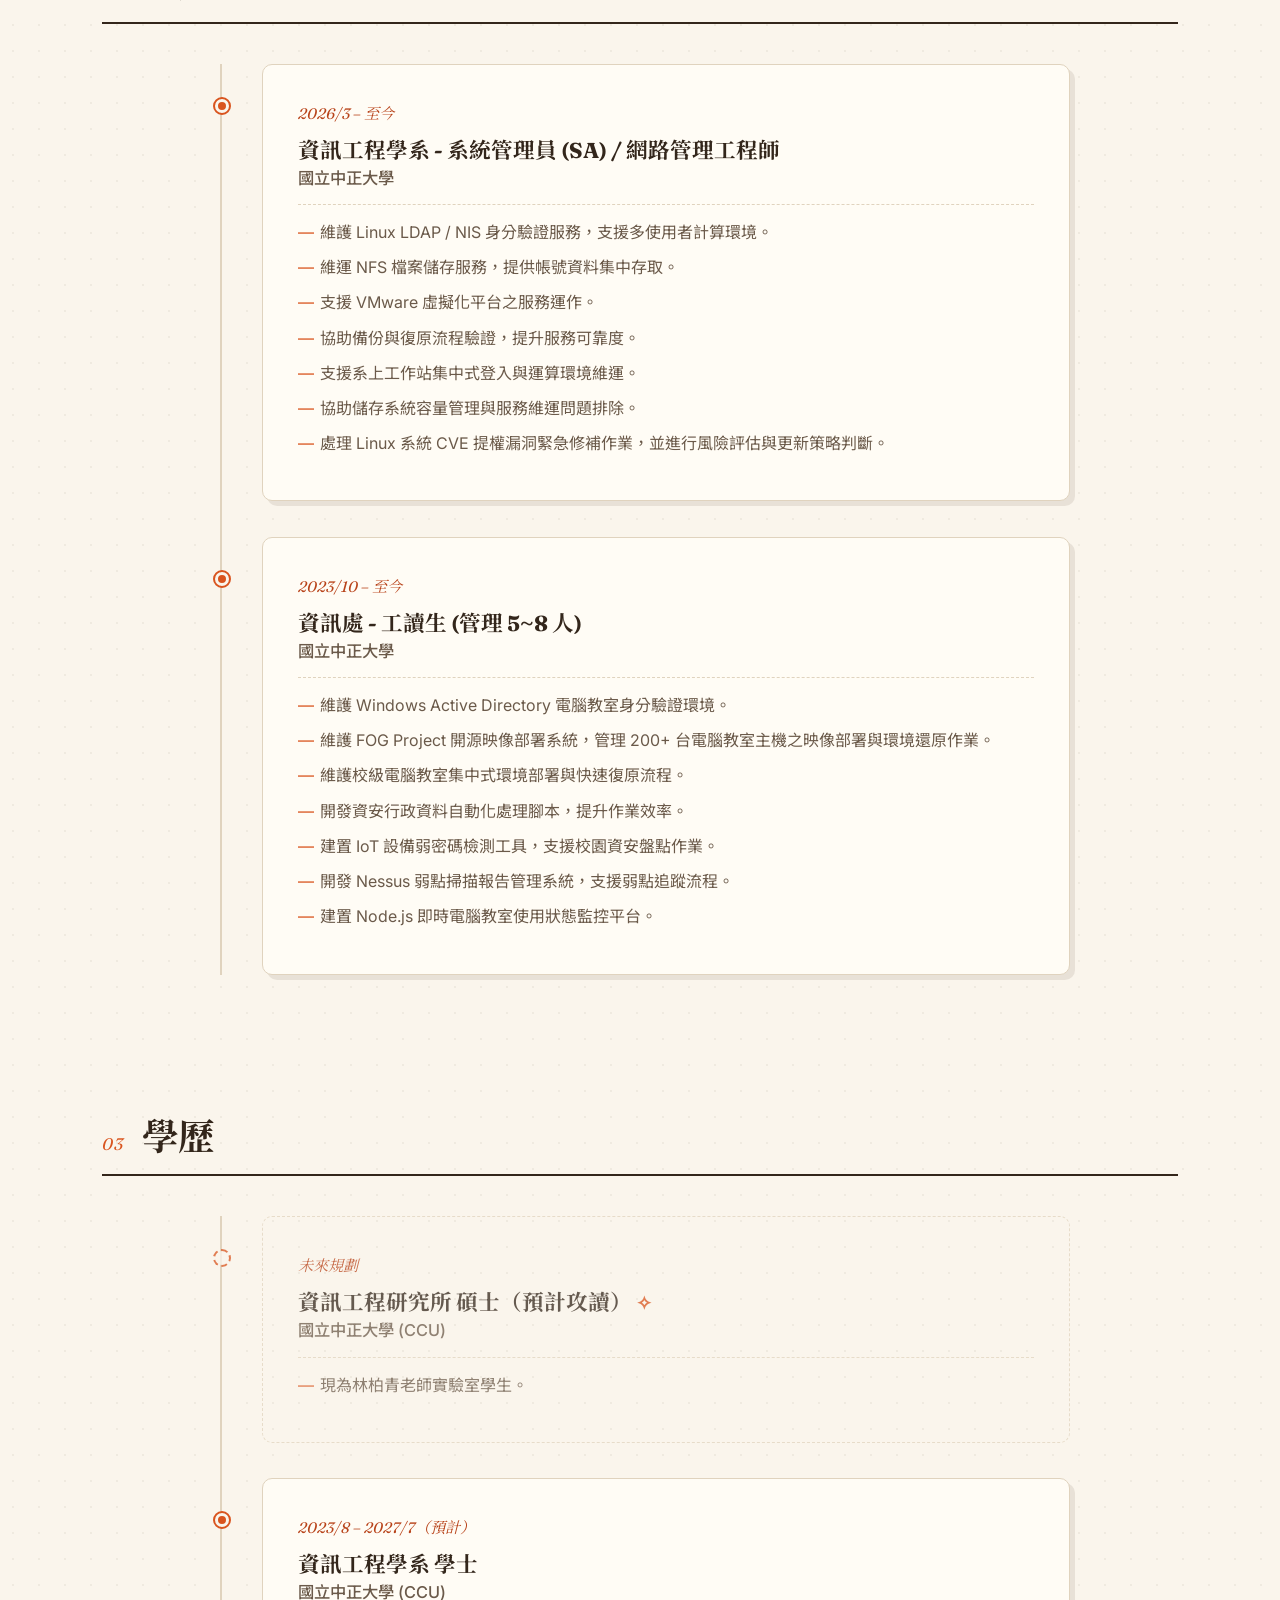
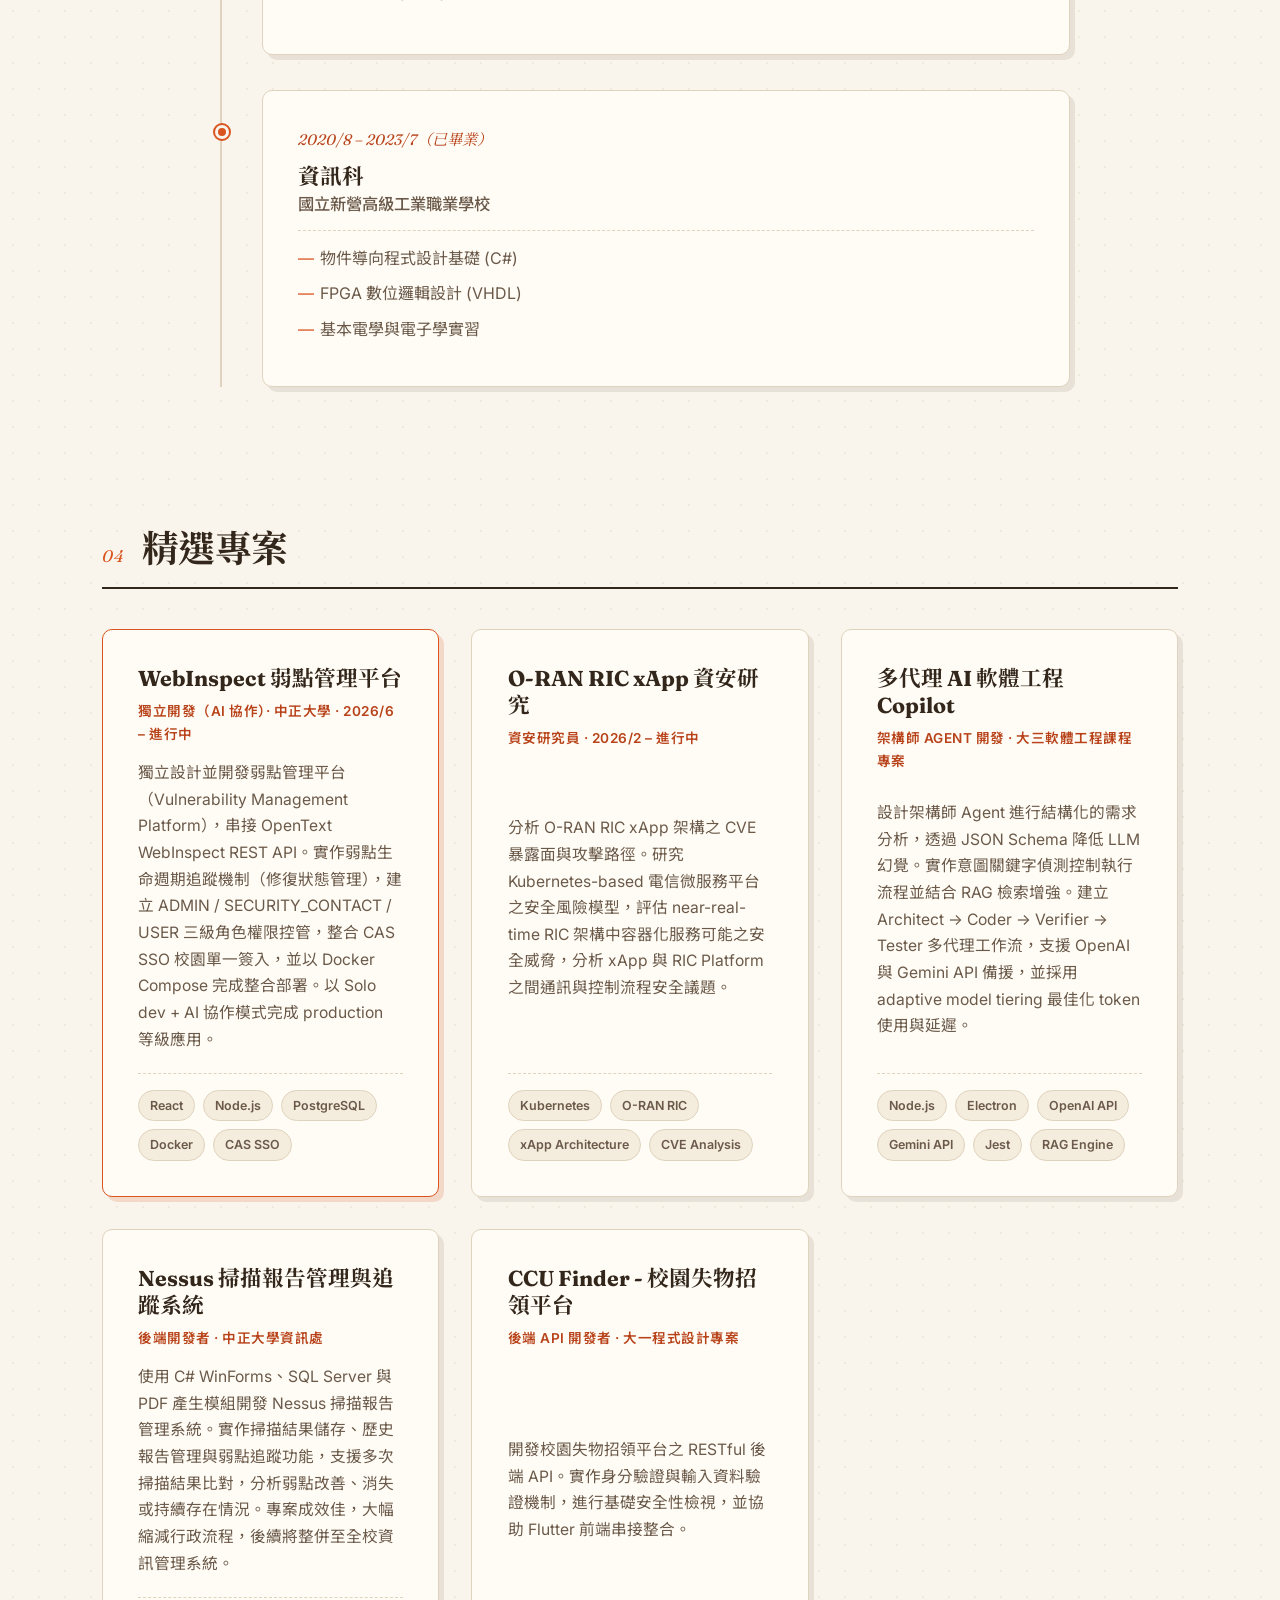
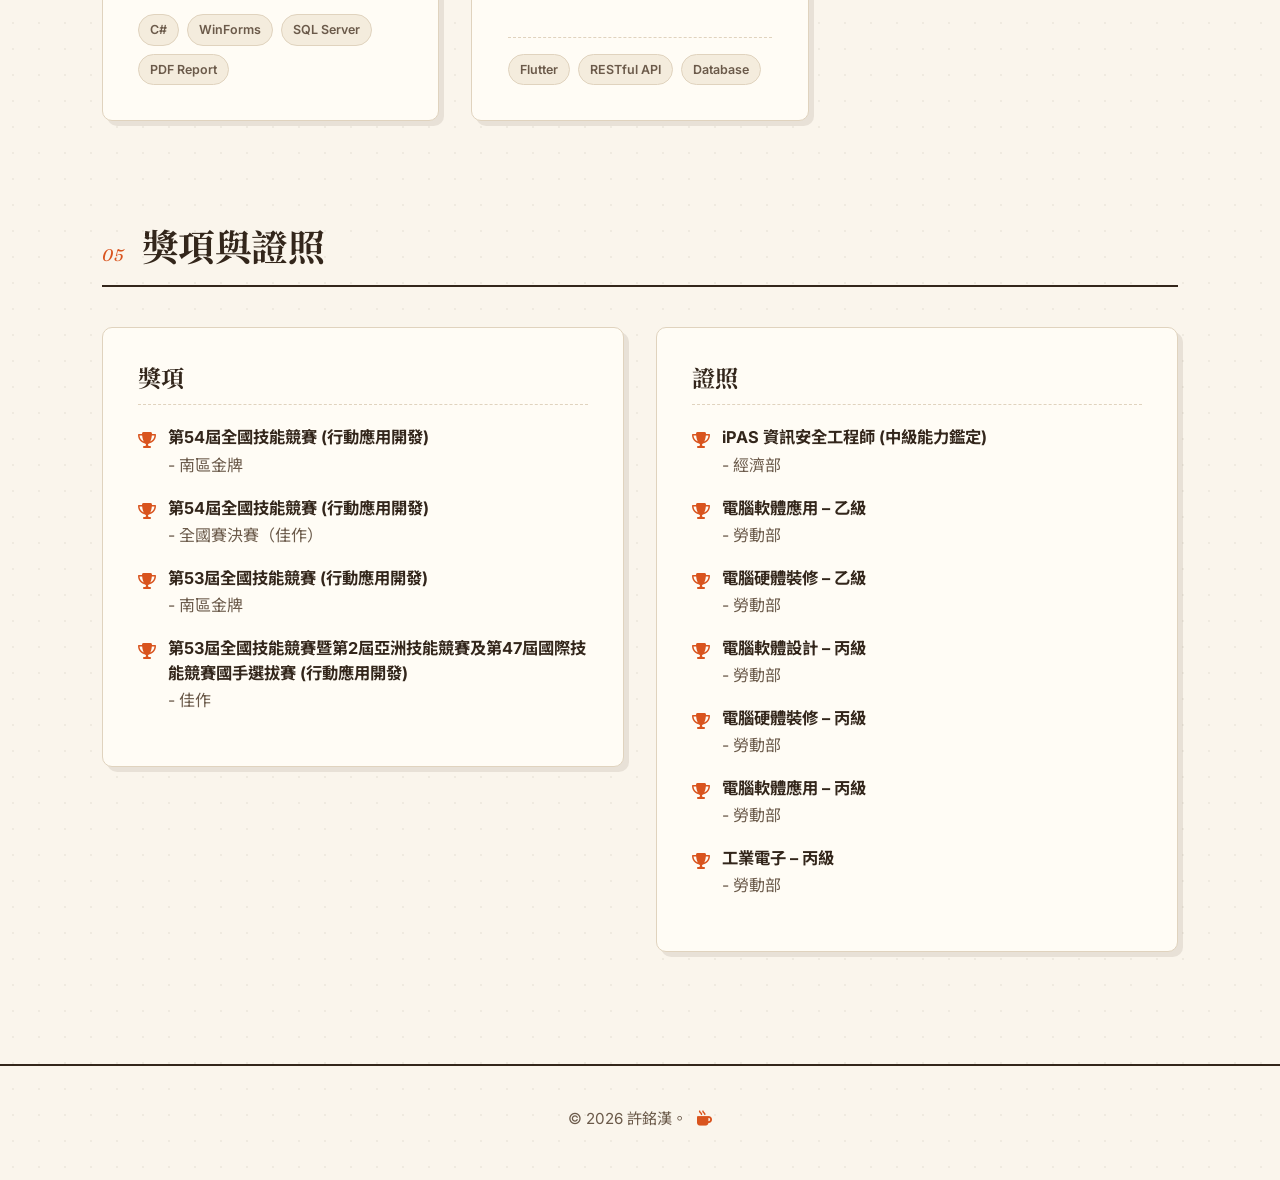
==== commit 013ec058: "fix: use correct site content, deploy to GCP instead of GitHub Pages Previous setup used stale conte" ====
--- a/index.html
+++ b/index.html
@@ -4,24 +4,21 @@
 <head>
     <meta charset="UTF-8">
     <meta name="viewport" content="width=device-width, initial-scale=1.0">
-    <title>Han</title>
+    <title>Han — 許銘漢</title>
     <meta name="description" content="Personal portfolio of Xu Minghan (Han) - Software Engineer & Security Researcher">
+    <link rel="preconnect" href="https://fonts.googleapis.com">
+    <link rel="preconnect" href="https://fonts.gstatic.com" crossorigin>
     <link
-        href="https://fonts.googleapis.com/css2?family=Outfit:wght@300;400;600;800&family=Inter:wght@400;500;700&display=swap"
+        href="https://fonts.googleapis.com/css2?family=Fraunces:ital,opsz,wght@0,9..144,400;0,9..144,600;0,9..144,700;1,9..144,400&family=Inter:wght@400;500;600&family=Noto+Sans+TC:wght@400;500;700&family=Noto+Serif+TC:wght@500;700&display=swap"
         rel="stylesheet">
     <link rel="stylesheet" href="css/style.css">
     <link rel="stylesheet" href="https://cdnjs.cloudflare.com/ajax/libs/font-awesome/6.4.0/css/all.min.css">
 </head>
 
 <body>
-    <div class="background-animation">
-        <div class="blob blob-orange"></div>
-        <div class="blob blob-coffee"></div>
-    </div>
-
-    <nav class="glass-nav">
+    <nav class="site-nav">
         <div class="nav-content">
-            <a href="#" class="logo">Han.</a>
+            <a href="#" class="logo">Han<span class="logo-dot">.</span></a>
             <ul class="nav-links">
                 <li><a href="#about" data-i18n="nav_about">關於我</a></li>
                 <li><a href="#experience" data-i18n="nav_experience">經歷</a></li>
@@ -31,17 +28,17 @@
             </ul>
             <div class="nav-actions">
                 <button id="lang-toggle" class="lang-btn">
-                    <i class="fas fa-globe"></i> <span id="lang-label">EN</span>
+                    <span id="lang-label">EN</span>
                 </button>
             </div>
         </div>
     </nav>
 
     <main>
-        <section id="hero" class="hero-section hidden">
-            <div class="hero-content glass-panel">
-                <h4 data-i18n="hero_hello">你好，我是</h4>
-                <h1 class="gradient-text" data-i18n="hero_name">許銘漢</h1>
+        <section id="hero" class="hero-section">
+            <div class="hero-content">
+                <p class="hero-eyebrow" data-i18n="hero_hello">你好，我是</p>
+                <h1 class="hero-name" data-i18n="hero_name">許銘漢</h1>
                 <div class="subtitle">
                     <span class="subtitle-item"><i class="fas fa-server"></i> <span
                             data-i18n="hero_sub_1">SRE / DevOps</span></span>
@@ -63,24 +60,23 @@
                 </div>
             </div>
             <div class="hero-image-container">
-                <div class="image-wrapper">
-                    <img src="assets/img/hero.png" alt="Chihuahua Hiking Hero Image" class="hero-image">
-                    <div class="glow-effect"></div>
-                </div>
-            </div>
-            <a href="#about" class="scroll-down"><i class="fas fa-chevron-down"></i>
-                <i class="fas fa-chevron-down"></i>
-                <i class="fas fa-chevron-down"></i></a>
-        </section>
-
-        <section id="about" class="section hidden">
-            <h2 class="section-title"><span data-i18n="about_title">關於我</span> <i class="fas fa-mountain"></i></h2>
-            <div class="glass-panel content-grid">
-                <div class="about-text">
+                <figure class="hero-figure">
+                    <img src="assets/img/hero.png" alt="Chihuahua hiking illustration" class="hero-image">
+                </figure>
+            </div>
+        </section>
+
+        <section id="about" class="section reveal">
+            <div class="section-head">
+                <span class="section-num">01</span>
+                <h2 class="section-title" data-i18n="about_title">關於我</h2>
+            </div>
+            <div class="content-grid">
+                <div class="about-text card">
                     <p data-i18n="about_p1"></p>
                     <p data-i18n="about_p2"></p>
                 </div>
-                <div class="skills-container">
+                <div class="skills-container card">
                     <h3 data-i18n="about_skills">技術堆疊</h3>
                     <div class="skill-tags">
                         <span class="tag">Linux</span>
@@ -91,7 +87,6 @@
                         <span class="tag">FOG Project</span>
                         <span class="tag">Kubernetes</span>
                         <span class="tag">Docker</span>
-                        <span class="tag">React</span>
                         <span class="tag">Python</span>
                         <span class="tag">Shell Script</span>
                         <span class="tag">Node.js</span>
@@ -105,15 +100,15 @@
                     </div>
                 </div>
             </div>
-            <a href="#experience" class="scroll-down"><i class="fas fa-chevron-down"></i>
-                <i class="fas fa-chevron-down"></i>
-                <i class="fas fa-chevron-down"></i></a>
-        </section>
-
-        <section id="experience" class="section hidden">
-            <h2 class="section-title"><span data-i18n="exp_title">經歷</span> <i class="fas fa-briefcase"></i></h2>
+        </section>
+
+        <section id="experience" class="section reveal">
+            <div class="section-head">
+                <span class="section-num">02</span>
+                <h2 class="section-title" data-i18n="exp_title">經歷</h2>
+            </div>
             <div class="timeline">
-                <div class="timeline-item glass-panel">
+                <div class="timeline-item card">
                     <div class="timeline-dot"></div>
                     <span class="date" data-i18n="exp_date1">2026/3 – 至今</span>
                     <h3 data-i18n="exp_role1">資訊工程學系 - 系統管理員 (SA) / 網路管理工程師</h3>
@@ -128,7 +123,7 @@
                         <li data-i18n="exp_desc1_7">處理 Linux 系統 CVE 提權漏洞緊急修補作業，並進行風險評估與更新策略判斷。</li>
                     </ul>
                 </div>
-                <div class="timeline-item glass-panel">
+                <div class="timeline-item card">
                     <div class="timeline-dot"></div>
                     <span class="date" data-i18n="exp_date2">2023/10 – 至今</span>
                     <h3 data-i18n="exp_role2">資訊處 - 工讀生 (管理 5~8 人)</h3>
@@ -144,21 +139,30 @@
                     </ul>
                 </div>
             </div>
-            <a href="#education" class="scroll-down"><i class="fas fa-chevron-down"></i>
-                <i class="fas fa-chevron-down"></i>
-                <i class="fas fa-chevron-down"></i></a>
-        </section>
-
-        <section id="education" class="section hidden">
-            <h2 class="section-title"><span data-i18n="edu_title">學歷</span> <i class="fas fa-graduation-cap"></i></h2>
+        </section>
+
+        <section id="education" class="section reveal">
+            <div class="section-head">
+                <span class="section-num">03</span>
+                <h2 class="section-title" data-i18n="edu_title">學歷</h2>
+            </div>
             <div class="timeline">
-                <div class="timeline-item glass-panel">
+                <div class="timeline-item card ghost">
+                    <div class="timeline-dot"></div>
+                    <span class="date" data-i18n="edu_date0">未來規劃</span>
+                    <h3 data-i18n="edu_degree0">資訊工程研究所 碩士（預計攻讀）</h3>
+                    <h4 data-i18n="edu_org0">國立中正大學 (CCU)</h4>
+                    <ul>
+                        <li data-i18n="edu_desc0_1">現為林柏青老師實驗室學生。</li>
+                    </ul>
+                </div>
+                <div class="timeline-item card">
                     <div class="timeline-dot"></div>
                     <span class="date" data-i18n="edu_date1">預計 2027 年 7 月</span>
                     <h3 data-i18n="edu_degree1">資訊工程學系 學士</h3>
                     <h4 data-i18n="edu_org1">國立中正大學 (CCU)</h4>
                 </div>
-                <div class="timeline-item glass-panel">
+                <div class="timeline-item card">
                     <div class="timeline-dot"></div>
                     <span class="date" data-i18n="edu_date2">已畢業</span>
                     <h3 data-i18n="edu_degree2">資訊科</h3>
@@ -170,37 +174,36 @@
                     </ul>
                 </div>
             </div>
-            <a href="#projects" class="scroll-down"><i class="fas fa-chevron-down"></i>
-                <i class="fas fa-chevron-down"></i>
-                <i class="fas fa-chevron-down"></i></a>
-        </section>
-
-        <section id="projects" class="section hidden">
-            <h2 class="section-title"><span data-i18n="proj_title">精選專案</span> <i class="fas fa-code"></i></h2>
+        </section>
+
+        <section id="projects" class="section reveal">
+            <div class="section-head">
+                <span class="section-num">04</span>
+                <h2 class="section-title" data-i18n="proj_title">精選專案</h2>
+            </div>
             <div class="projects-grid">
-                <div class="project-card glass-panel">
+                <div class="project-card card featured">
                     <h3 data-i18n="proj_name0">WebInspect 弱點管理平台</h3>
-                    <p class="role" data-i18n="proj_role0">獨立開發（AI 協作） · 2026/6 – 進行中 · 中正大學資訊處</p>
-                    <p data-i18n="proj_desc0">獨立設計並開發企業級弱點管理平台，整合 OpenText WebInspect REST
-                        API。實作跨次掃描比對、弱點生命週期管理與新增/修復/持續存在分析，建置 ADMIN / SECURITY_CONTACT / USER
-                        角色權限控管並與 CAS SSO 相容，以 Docker Compose 完成前後端與資料庫整合部署。Solo dev + AI 協作完成
-                        production 級應用，客戶為校方資訊處。</p>
+                    <p class="role" data-i18n="proj_role0">獨立開發（AI 協作）· 中正大學 · 2026/6 – 進行中</p>
+                    <p data-i18n="proj_desc0">獨立設計並開發弱點管理平台（Vulnerability Management Platform），串接 OpenText WebInspect
+                        REST API。實作弱點生命週期追蹤機制（修復狀態管理），建立 ADMIN / SECURITY_CONTACT / USER 三級角色權限控管，整合 CAS SSO
+                        校園單一簽入，並以 Docker Compose 完成整合部署。以 Solo dev + AI 協作模式完成 production 等級應用。</p>
                     <div class="tech-stack">
                         <span>React</span> <span>Node.js</span> <span>PostgreSQL</span> <span>Docker</span>
                         <span>CAS SSO</span>
                     </div>
                 </div>
-                <div class="project-card glass-panel">
+                <div class="project-card card">
                     <h3 data-i18n="proj_name1">O-RAN RIC xApp 資安研究</h3>
                     <p class="role" data-i18n="proj_role1">資安研究員 · 2026/2 – 進行中</p>
-                    <p data-i18n="proj_desc1">分析 O-RAN RIC xApp 架構之 CVE 暴露面與攻擊路徑，研究 Kubernetes-based
-                        電信微服務平台之安全風險模型。實際發現 CVE 漏洞，已進入官方 Responsible Disclosure 程序，CVE 編號等待官方核發中。</p>
+                    <p data-i18n="proj_desc1">分析 O-RAN RIC xApp 架構之 CVE 暴露面與攻擊路徑。研究 Kubernetes-based
+                        電信微服務平台之安全風險模型，評估 near-real-time RIC 架構中容器化服務可能之安全威脅，分析 xApp 與 RIC Platform 之間通訊與控制流程安全議題。</p>
                     <div class="tech-stack">
                         <span>Kubernetes</span> <span>O-RAN RIC</span> <span>xApp Architecture</span> <span>CVE
-                            Disclosure</span>
-                    </div>
-                </div>
-                <div class="project-card glass-panel">
+                            Analysis</span>
+                    </div>
+                </div>
+                <div class="project-card card">
                     <h3 data-i18n="proj_name2">多代理 AI 軟體工程 Copilot</h3>
                     <p class="role" data-i18n="proj_role2">架構師 Agent 開發 · 大三軟體工程課程專案</p>
                     <p data-i18n="proj_desc2">設計架構師 Agent 進行結構化的需求分析，透過 JSON Schema 降低 LLM 幻覺。實作意圖關鍵字偵測控制執行流程並結合 RAG
@@ -211,15 +214,15 @@
                         <span>Jest</span> <span>RAG Engine</span>
                     </div>
                 </div>
-                <div class="project-card glass-panel">
+                <div class="project-card card">
                     <h3 data-i18n="proj_name3">Nessus 掃描報告管理與追蹤系統</h3>
                     <p class="role" data-i18n="proj_role3">後端開發者 · 中正大學資訊處</p>
-                    <p data-i18n="proj_desc3">使用 C# WinForms、SQL Server 與 PDF 產生模組開發 Nessus 掃描報告管理系統原型。實作掃描結果儲存、歷史報告管理與弱點追蹤功能，支援多次掃描結果比對，分析弱點改善、消失或持續存在情況。原型驗證成功後，架構已被資訊處整併至全校資訊管理系統。</p>
+                    <p data-i18n="proj_desc3">使用 C# WinForms、SQL Server 與 PDF 產生模組開發 Nessus 掃描報告管理系統。實作掃描結果儲存、歷史報告管理與弱點追蹤功能，支援多次掃描結果比對，分析弱點改善、消失或持續存在情況。專案成效佳，大幅縮減行政流程，後續將整併至全校資訊管理系統。</p>
                     <div class="tech-stack">
                         <span>C#</span> <span>WinForms</span> <span>SQL Server</span> <span>PDF Report</span>
                     </div>
                 </div>
-                <div class="project-card glass-panel">
+                <div class="project-card card">
                     <h3 data-i18n="proj_name4">CCU Finder - 校園失物招領平台</h3>
                     <p class="role" data-i18n="proj_role4">後端 API 開發者 · 大一程式設計專案</p>
                     <p data-i18n="proj_desc4">開發校園失物招領平台之 RESTful 後端 API。實作身分驗證與輸入資料驗證機制，進行基礎安全性檢視，並協助 Flutter 前端串接整合。
@@ -229,16 +232,16 @@
                     </div>
                 </div>
             </div>
-            <a href="#awards" class="scroll-down"><i class="fas fa-chevron-down"></i>
-                <i class="fas fa-chevron-down"></i>
-                <i class="fas fa-chevron-down"></i></a>
-        </section>
-
-        <section id="awards" class="section hidden">
-            <h2 class="section-title"><span data-i18n="award_title">獎項與證照</span> <i class="fas fa-trophy"></i></h2>
+        </section>
+
+        <section id="awards" class="section reveal">
+            <div class="section-head">
+                <span class="section-num">05</span>
+                <h2 class="section-title" data-i18n="award_title">獎項與證照</h2>
+            </div>
             <div class="content-grid">
-                <div class="glass-panel">
-                    <h3 data-i18n="award_subtitle1">獎項</h3>
+                <div class="card">
+                    <h3 class="card-heading" data-i18n="award_subtitle1">獎項</h3>
                     <ul class="awards-list">
                         <li data-i18n="award_item1_1"><strong>第54屆全國技能競賽 (行動應用開發)</strong> - 南區金牌</li>
                         <li data-i18n="award_item1_2"><strong>第54屆全國技能競賽 (行動應用開發)</strong> - 全國賽決賽（佳作）</li>
@@ -246,8 +249,8 @@
                         <li data-i18n="award_item1_4"><strong>第53屆全國技能競賽暨第2屆亞洲技能競賽及第47屆國際技能競賽國手選拔賽 (行動應用開發)</strong> - 佳作</li>
                     </ul>
                 </div>
-                <div class="glass-panel">
-                    <h3 data-i18n="award_subtitle2">證照</h3>
+                <div class="card">
+                    <h3 class="card-heading" data-i18n="award_subtitle2">證照</h3>
                     <ul class="awards-list">
                         <li data-i18n="award_item2_1"><strong>iPAS 資訊安全工程師 (中級能力鑑定)</strong> - 經濟部</li>
                         <li data-i18n="award_item2_2"><strong>電腦軟體應用 – 乙級</strong> - 勞動部</li>
@@ -262,15 +265,15 @@
         </section>
     </main>
 
-    <footer class="glass-footer">
+    <footer class="site-footer">
         <p><span data-i18n="footer_text">&copy; 2026 許銘漢。以熱情與精品咖啡打造</span> <i class="fas fa-mug-hot"></i></p>
     </footer>
 
     <!-- Running Chihuahua -->
-    <div class="chihuahua-runner"></div>
+    <div class="chihuahua-runner" aria-hidden="true"></div>
 
     <script src="js/i18n.js"></script>
     <script src="js/app.js"></script>
 </body>
 
-</html>+</html>
--- a/css/style.css
+++ b/css/style.css
@@ -1,435 +1,373 @@
+/* ==========================================================
+   Han — personal site
+   Warm paper / coffee-house editorial style
+   ========================================================== */
+
 :root {
-    --color-orange: #FF8C00;
-    --color-orange-light: #FFA500;
-    --color-coffee: #4B3621;
-    --color-coffee-dark: #3E2723;
-    --color-coffee-light: #8D6E63;
-    --color-bg: #121212;
-    --color-text: #E0E0E0;
-    --color-text-muted: #A0A0A0;
-    --glass-bg: rgba(255, 255, 255, 0.05);
-    --glass-border: rgba(255, 255, 255, 0.1);
-
-    --font-heading: 'Outfit', sans-serif;
-    --font-body: 'Inter', sans-serif;
-}
-
-::-webkit-scrollbar {
-    width: 10px;
-}
-
-::-webkit-scrollbar-track {
-    background: var(--color-bg);
-}
-
-::-webkit-scrollbar-thumb {
-    background: var(--color-coffee);
-    border-radius: 5px;
-}
-
-::-webkit-scrollbar-thumb:hover {
-    background: var(--color-orange);
+    /* palette: paper, coffee, burnt orange */
+    --paper: #FAF5EC;
+    --paper-warm: #F4ECDD;
+    --card: #FFFCF5;
+    --ink: #33261B;
+    --ink-soft: #6B5A4A;
+    --line: #E0D3BE;
+    --orange: #D9541E;
+    --orange-deep: #B8431A;
+    --orange-soft: #F6E3D3;
+    --coffee: #4B3621;
+
+    --font-display: 'Fraunces', 'Noto Serif TC', serif;
+    --font-body: 'Inter', 'Noto Sans TC', sans-serif;
+
+    --radius: 10px;
+    --shadow-print: 5px 5px 0 rgba(75, 54, 33, 0.10);
 }
 
 * {
     margin: 0;
     padding: 0;
     box-sizing: border-box;
+}
+
+html {
     scroll-behavior: smooth;
 }
 
+::selection {
+    background: var(--orange);
+    color: var(--paper);
+}
+
+::-webkit-scrollbar {
+    width: 10px;
+}
+
+::-webkit-scrollbar-track {
+    background: var(--paper);
+}
+
+::-webkit-scrollbar-thumb {
+    background: var(--line);
+    border-radius: 5px;
+}
+
+::-webkit-scrollbar-thumb:hover {
+    background: var(--orange);
+}
+
 body {
-    background-color: var(--color-bg);
-    color: var(--color-text);
+    background-color: var(--paper);
+    /* faint dot grid — printed paper texture */
+    background-image: radial-gradient(rgba(75, 54, 33, 0.06) 1px, transparent 1px);
+    background-size: 26px 26px;
+    color: var(--ink);
     font-family: var(--font-body);
-    line-height: 1.6;
+    line-height: 1.7;
     overflow-x: hidden;
-    position: relative;
-}
-
-/* Background Animation */
-.background-animation {
-    position: fixed;
-    top: 0;
-    left: 0;
-    width: 100vw;
-    height: 100vh;
-    z-index: -1;
-    overflow: hidden;
-}
-
-.blob {
-    position: absolute;
-    filter: blur(90px);
-    border-radius: 50%;
-    animation: float 20s infinite alternate cubic-bezier(0.4, 0, 0.2, 1);
-    opacity: 0.35;
-}
-
-.blob-orange {
-    background: radial-gradient(circle, var(--color-orange), transparent 70%);
-    width: 60vw;
-    height: 60vw;
-    top: -10%;
-    right: -10%;
-}
-
-.blob-coffee {
-    background: radial-gradient(circle, var(--color-coffee-light), transparent 70%);
-    width: 50vw;
-    height: 50vw;
-    bottom: -10%;
-    left: -10%;
-    animation-delay: -10s;
-}
-
-@keyframes float {
-    0% {
-        transform: translate(0, 0) scale(1);
-    }
-
-    100% {
-        transform: translate(-100px, 100px) scale(1.2);
-    }
-}
-
-/* Glassmorphism Utilities */
-.glass-panel {
-    background: var(--glass-bg);
-    backdrop-filter: blur(14px);
-    -webkit-backdrop-filter: blur(14px);
-    border: 1px solid var(--glass-border);
-    border-radius: 20px;
-    padding: 2.5rem;
-    box-shadow: 0 8px 32px 0 rgba(0, 0, 0, 0.3);
-    transition: transform 0.4s cubic-bezier(0.175, 0.885, 0.32, 1.275), box-shadow 0.4s ease, border-color 0.4s ease;
-}
-
-.glass-panel:hover {
-    transform: translateY(-8px);
-    box-shadow: 0 12px 40px 0 rgba(255, 140, 0, 0.2);
-    border-color: rgba(255, 140, 0, 0.4);
-}
-
-/* Typography elements */
-h1,
-h2,
-h3,
-h4 {
-    font-family: var(--font-heading);
-}
-
-.gradient-text {
-    background: linear-gradient(45deg, var(--color-orange), var(--color-coffee-light));
-    -webkit-background-clip: text;
-    background-clip: text;
-    color: transparent;
-    display: inline-block;
-}
-
-.section-title {
-    font-size: 2.8rem;
-    margin-bottom: 2.5rem;
-    text-align: center;
-    position: relative;
-    letter-spacing: -0.5px;
-}
-
-.section-title i {
-    color: var(--color-orange);
-    margin-left: 12px;
-    font-size: 2.2rem;
-    animation: iconBounce 3s ease-in-out infinite;
-}
-
-@keyframes iconBounce {
-
-    0%,
-    100% {
-        transform: translateY(0);
-    }
-
-    50% {
-        transform: translateY(-5px);
-    }
-}
-
-/* Nav */
-.glass-nav {
+}
+
+h1, h2, h3, h4 {
+    font-family: var(--font-display);
+    color: var(--ink);
+    line-height: 1.25;
+}
+
+/* ------------------------------------------ Nav */
+.site-nav {
     position: fixed;
     top: 0;
     width: 100%;
     z-index: 1000;
-    background: rgba(18, 18, 18, 0.85);
-    backdrop-filter: blur(12px);
-    border-bottom: 1px solid var(--glass-border);
-    padding: 1.2rem 0;
-    transition: all 0.3s ease;
+    background: rgba(250, 245, 236, 0.92);
+    backdrop-filter: blur(6px);
+    border-bottom: 1px solid var(--line);
+    transition: box-shadow 0.3s ease;
+}
+
+.site-nav.scrolled {
+    box-shadow: 0 2px 12px rgba(75, 54, 33, 0.08);
 }
 
 .nav-content {
-    max-width: 1200px;
+    max-width: 1140px;
     margin: 0 auto;
     display: flex;
     justify-content: space-between;
     align-items: center;
-    padding: 0 2rem;
+    padding: 1rem 2rem;
 }
 
 .logo {
-    font-family: var(--font-heading);
-    font-weight: 800;
-    font-size: 1.8rem;
-    color: var(--color-orange);
+    font-family: var(--font-display);
+    font-weight: 700;
+    font-size: 1.6rem;
+    color: var(--ink);
     text-decoration: none;
-    letter-spacing: -1px;
+    letter-spacing: -0.5px;
+}
+
+.logo-dot {
+    color: var(--orange);
 }
 
 .nav-links {
     list-style: none;
     display: flex;
-    gap: 2.5rem;
+    gap: 2.2rem;
 }
 
 .nav-links a {
-    color: var(--color-text);
+    color: var(--ink-soft);
     text-decoration: none;
     font-weight: 500;
-    font-size: 1.05rem;
-    transition: color 0.3s ease;
-    position: relative;
-}
-
-.nav-links a::after {
-    content: '';
-    position: absolute;
-    width: 0;
-    height: 2px;
-    bottom: -6px;
-    left: 0;
-    background-color: var(--color-orange);
-    transition: width 0.3s ease;
-}
-
-.nav-links a:hover::after {
-    width: 100%;
+    font-size: 0.98rem;
+    padding-bottom: 3px;
+    border-bottom: 2px solid transparent;
+    transition: color 0.25s ease, border-color 0.25s ease;
 }
 
 .nav-links a:hover {
-    color: var(--color-orange);
-}
-
-.nav-actions {
-    display: flex;
-    align-items: center;
+    color: var(--orange);
+    border-bottom-color: var(--orange);
 }
 
 .lang-btn {
-    background: rgba(255, 140, 0, 0.1);
-    color: var(--color-orange);
-    border: 1px solid var(--color-orange);
-    padding: 6px 14px;
-    border-radius: 20px;
+    background: transparent;
+    color: var(--ink);
+    border: 1.5px solid var(--ink);
+    padding: 5px 16px;
+    border-radius: 999px;
     font-family: var(--font-body);
     font-weight: 600;
-    font-size: 0.9rem;
+    font-size: 0.88rem;
     cursor: pointer;
-    transition: all 0.3s ease;
-    display: flex;
-    align-items: center;
-    gap: 6px;
+    transition: background 0.25s ease, color 0.25s ease;
 }
 
 .lang-btn:hover {
-    background: var(--color-orange);
-    color: var(--color-bg);
-    box-shadow: 0 4px 12px rgba(255, 140, 0, 0.3);
-}
-
-/* Main Content */
+    background: var(--ink);
+    color: var(--paper);
+}
+
+/* ------------------------------------------ Layout */
 main {
-    max-width: 1200px;
+    max-width: 1140px;
     margin: 0 auto;
-    padding: 120px 2rem 2rem;
+    padding: 110px 2rem 0;
 }
 
 .section {
-    padding: 6rem 0;
-    min-height: 80vh;
-    display: flex;
-    flex-direction: column;
-    justify-content: center;
-    position: relative;
-}
-
-/* Hero Section */
+    padding: 5.5rem 0 1rem;
+}
+
+.section-head {
+    display: flex;
+    align-items: baseline;
+    gap: 1.1rem;
+    margin-bottom: 2.5rem;
+    border-bottom: 2px solid var(--ink);
+    padding-bottom: 0.9rem;
+}
+
+.section-num {
+    font-family: var(--font-display);
+    font-style: italic;
+    font-size: 1.05rem;
+    color: var(--orange);
+    letter-spacing: 1px;
+}
+
+.section-title {
+    font-size: 2.3rem;
+    font-weight: 700;
+    letter-spacing: -0.5px;
+}
+
+/* ------------------------------------------ Cards */
+.card {
+    background: var(--card);
+    border: 1.5px solid var(--line);
+    border-radius: var(--radius);
+    padding: 2.2rem;
+    box-shadow: var(--shadow-print);
+}
+
+.card-heading {
+    font-size: 1.45rem;
+    padding-bottom: 0.7rem;
+    border-bottom: 1px dashed var(--line);
+}
+
+/* ------------------------------------------ Hero */
 .hero-section {
     display: flex;
     align-items: center;
     justify-content: space-between;
-    gap: 5rem;
-    min-height: 85vh;
-    position: relative;
+    gap: 4rem;
+    min-height: calc(100vh - 110px);
+    padding: 2rem 0 3rem;
 }
 
 .hero-content {
-    flex: 1.2;
-}
-
-.hero-content h4 {
-    color: var(--color-orange-light);
-    font-size: 1.3rem;
-    letter-spacing: 2px;
+    flex: 1.15;
+}
+
+.hero-eyebrow {
+    font-size: 1rem;
+    font-weight: 600;
+    letter-spacing: 3px;
     text-transform: uppercase;
-    font-weight: 600;
-}
-
-.hero-content h1 {
-    font-size: 5rem;
-    line-height: 1.1;
-    margin: 1rem 0 1.5rem;
-    font-weight: 800;
-    letter-spacing: -2px;
+    color: var(--orange);
+    margin-bottom: 0.8rem;
+}
+
+.hero-eyebrow::before {
+    content: '';
+    display: inline-block;
+    width: 34px;
+    height: 2px;
+    background: var(--orange);
+    vertical-align: middle;
+    margin-right: 12px;
+}
+
+.hero-name {
+    font-size: clamp(3.2rem, 7vw, 5.2rem);
+    font-weight: 700;
+    letter-spacing: -1px;
+    margin-bottom: 1.6rem;
 }
 
 .subtitle {
-    font-size: 1.3rem;
-    color: var(--color-text-muted);
-    margin-bottom: 2.5rem;
-    max-width: 90%;
     display: flex;
     flex-wrap: wrap;
-    gap: 12px;
+    gap: 10px;
+    margin-bottom: 2.4rem;
+    max-width: 92%;
 }
 
 .subtitle-item {
     display: inline-flex;
     align-items: center;
     gap: 8px;
-    background: rgba(255, 255, 255, 0.05);
-    padding: 6px 14px;
-    border-radius: 20px;
-    border: 1px solid rgba(255, 255, 255, 0.1);
-    font-size: 1.05rem;
-    transition: all 0.3s cubic-bezier(0.175, 0.885, 0.32, 1.275);
-}
-
-.subtitle-item:hover {
-    background: rgba(255, 255, 255, 0.1);
-    border-color: rgba(255, 215, 0, 0.4);
-    transform: translateY(-3px);
-    box-shadow: 0 5px 15px rgba(255, 215, 0, 0.2);
+    background: var(--card);
+    border: 1.5px solid var(--line);
+    padding: 5px 14px;
+    border-radius: 999px;
+    font-size: 0.95rem;
+    color: var(--ink-soft);
 }
 
 .subtitle-item i {
-    color: var(--color-orange);
+    color: var(--orange);
+    font-size: 0.88rem;
 }
 
 .social-links {
     display: flex;
-    gap: 1.5rem;
+    gap: 1rem;
 }
 
 .social-links a {
-    color: var(--color-text);
-    font-size: 1.6rem;
-    transition: all 0.3s cubic-bezier(0.175, 0.885, 0.32, 1.275);
+    color: var(--ink);
+    font-size: 1.25rem;
     display: flex;
     align-items: center;
     justify-content: center;
-    width: 50px;
-    height: 50px;
+    width: 46px;
+    height: 46px;
     border-radius: 50%;
-    background: var(--glass-bg);
-    border: 1px solid var(--glass-border);
+    background: var(--card);
+    border: 1.5px solid var(--ink);
+    transition: background 0.25s ease, color 0.25s ease;
 }
 
 .social-links a:hover {
-    color: var(--color-bg);
-    background: var(--color-orange);
-    transform: translateY(-8px) rotate(8deg);
-    box-shadow: 0 8px 20px rgba(255, 140, 0, 0.4);
+    background: var(--orange);
+    border-color: var(--orange);
+    color: var(--paper);
 }
 
 .hero-image-container {
     flex: 1;
     display: flex;
     justify-content: center;
-    position: relative;
-}
-
-.image-wrapper {
-    position: relative;
-    border-radius: 35px;
-    padding: 12px;
-    background: linear-gradient(135deg, rgba(255, 140, 0, 0.4), rgba(75, 54, 33, 0.4));
-    animation: borderBreathing 4s infinite alternate;
-}
-
-@keyframes borderBreathing {
-    0% {
-        box-shadow: 0 0 20px rgba(255, 140, 0, 0.2);
-        transform: translateY(0);
-    }
-
-    100% {
-        box-shadow: 0 0 50px rgba(255, 140, 0, 0.5);
-        transform: translateY(-10px);
-    }
+}
+
+.hero-figure {
+    background: var(--card);
+    border: 1.5px solid var(--line);
+    border-radius: var(--radius);
+    padding: 14px;
+    box-shadow: var(--shadow-print);
+    transform: rotate(1.5deg);
+    transition: transform 0.35s ease;
+}
+
+.hero-figure:hover {
+    transform: rotate(0deg);
 }
 
 .hero-image {
     width: 100%;
-    max-width: 480px;
-    border-radius: 25px;
+    max-width: 430px;
+    border-radius: 6px;
     object-fit: cover;
     display: block;
-    box-shadow: 0 10px 30px rgba(0, 0, 0, 0.5);
-}
-
-/* Grids */
+}
+
+/* ------------------------------------------ Grids */
 .content-grid {
     display: grid;
     grid-template-columns: 1fr 1fr;
-    gap: 3rem;
+    gap: 2rem;
+    align-items: start;
 }
 
 .about-text p {
-    margin-bottom: 1.5rem;
-    font-size: 1.1rem;
-    color: var(--color-text-muted);
-}
-
-/* Skills */
+    margin-bottom: 1.3rem;
+    font-size: 1.05rem;
+    color: var(--ink-soft);
+}
+
+.about-text p:last-child {
+    margin-bottom: 0;
+}
+
+.skills-container h3 {
+    font-size: 1.45rem;
+    padding-bottom: 0.7rem;
+    border-bottom: 1px dashed var(--line);
+}
+
+/* ------------------------------------------ Skills */
 .skill-tags {
     display: flex;
     flex-wrap: wrap;
-    gap: 12px;
-    margin-top: 1.5rem;
+    gap: 10px;
+    margin-top: 1.3rem;
 }
 
 .tag {
-    padding: 10px 20px;
-    background: rgba(255, 140, 0, 0.05);
-    border: 1px solid var(--glass-border);
-    border-radius: 30px;
-    font-size: 0.95rem;
+    padding: 6px 16px;
+    background: var(--paper-warm);
+    border: 1px solid var(--line);
+    border-radius: 6px;
+    font-size: 0.9rem;
     font-weight: 500;
-    transition: all 0.3s cubic-bezier(0.175, 0.885, 0.32, 1.275);
+    color: var(--ink);
+    transition: background 0.2s ease, border-color 0.2s ease;
 }
 
 .tag:hover {
-    background: var(--color-orange);
-    color: var(--color-bg);
-    transform: scale(1.1) translateY(-3px);
-    border-color: var(--color-orange);
-    box-shadow: 0 5px 15px rgba(255, 140, 0, 0.3);
-}
-
-/* Timeline */
+    background: var(--orange-soft);
+    border-color: var(--orange);
+}
+
+/* ------------------------------------------ Timeline */
 .timeline {
     position: relative;
-    max-width: 850px;
+    max-width: 860px;
     margin: 0 auto;
 }
 
@@ -438,245 +376,244 @@
     position: absolute;
     width: 2px;
     height: 100%;
-    background: linear-gradient(to bottom, var(--color-orange), var(--glass-border) 20%);
-    left: 20px;
+    background: var(--line);
+    left: 10px;
     top: 0;
 }
 
 .timeline-item {
     position: relative;
-    margin-left: 60px;
-    margin-bottom: 2.5rem;
+    margin-left: 52px;
+    margin-bottom: 2.2rem;
 }
 
 .timeline-dot {
     position: absolute;
-    width: 22px;
-    height: 22px;
-    background: var(--color-orange);
+    width: 14px;
+    height: 14px;
+    background: var(--orange);
     border-radius: 50%;
-    left: -51px;
-    top: 30px;
-    box-shadow: 0 0 15px var(--color-orange);
-    border: 4px solid var(--color-bg);
+    left: -48px;
+    top: 34px;
+    border: 3px solid var(--paper);
+    outline: 2px solid var(--orange);
 }
 
 .timeline-item .date {
     display: inline-block;
-    padding: 6px 16px;
-    background: rgba(75, 54, 33, 0.4);
-    border: 1px solid rgba(255, 255, 255, 0.1);
-    border-radius: 20px;
-    font-size: 0.85rem;
-    font-weight: 600;
-    margin-bottom: 15px;
-    color: var(--color-orange-light);
+    font-family: var(--font-display);
+    font-style: italic;
+    font-size: 0.95rem;
+    color: var(--orange-deep);
+    margin-bottom: 10px;
 }
 
 .timeline-item h3 {
-    font-size: 1.4rem;
-    margin-bottom: 5px;
-    color: var(--color-text);
+    font-size: 1.35rem;
+    margin-bottom: 4px;
 }
 
 .timeline-item h4 {
-    color: var(--color-text-muted);
+    color: var(--ink-soft);
+    font-family: var(--font-body);
     font-weight: 500;
-    font-size: 1.1rem;
-    margin-bottom: 20px;
+    font-size: 1.02rem;
+    margin-bottom: 16px;
 }
 
 .timeline-item ul {
-    list-style-position: outside;
-    padding-left: 20px;
-    color: var(--color-text-muted);
+    list-style: none;
+    color: var(--ink-soft);
+    border-top: 1px dashed var(--line);
+    padding-top: 14px;
 }
 
 .timeline-item li {
     margin-bottom: 8px;
-}
-
-/* Projects Grid */
+    padding-left: 22px;
+    position: relative;
+}
+
+.timeline-item li::before {
+    content: '—';
+    position: absolute;
+    left: 0;
+    color: var(--orange);
+}
+
+/* Ghost item — planned / tentative entry */
+.timeline-item.ghost {
+    background: transparent;
+    border: 1.5px dashed var(--line);
+    box-shadow: none;
+    opacity: 0.75;
+}
+
+.timeline-item.ghost .timeline-dot {
+    background: var(--paper);
+    outline: 2px dashed var(--orange);
+}
+
+.timeline-item.ghost h3::after {
+    content: ' ✧';
+    color: var(--orange);
+    font-size: 0.9em;
+}
+
+/* ------------------------------------------ Projects */
 .projects-grid {
     display: grid;
     grid-template-columns: repeat(auto-fit, minmax(320px, 1fr));
-    gap: 2.5rem;
+    gap: 2rem;
 }
 
 .project-card {
     display: flex;
     flex-direction: column;
+    transition: transform 0.25s ease, box-shadow 0.25s ease;
+}
+
+.project-card:hover {
+    transform: translate(-3px, -3px);
+    box-shadow: 8px 8px 0 rgba(75, 54, 33, 0.12);
+}
+
+/* Featured project — emphasized with orange frame */
+.project-card.featured {
+    border: 1.5px solid var(--orange);
+    box-shadow: 5px 5px 0 rgba(217, 84, 30, 0.18);
+}
+
+.project-card.featured:hover {
+    box-shadow: 8px 8px 0 rgba(217, 84, 30, 0.22);
 }
 
 .project-card h3 {
-    color: var(--color-orange);
-    margin-bottom: 12px;
-    font-size: 1.5rem;
+    font-size: 1.35rem;
+    margin-bottom: 8px;
 }
 
 .project-card .role {
-    font-size: 0.95rem;
-    color: var(--color-coffee-light);
-    margin-bottom: 15px;
+    font-size: 0.85rem;
+    color: var(--orange-deep);
+    margin-bottom: 14px;
     font-weight: 600;
+    letter-spacing: 0.5px;
     text-transform: uppercase;
-    letter-spacing: 1px;
 }
 
 .project-card p {
-    color: var(--color-text-muted);
+    color: var(--ink-soft);
     flex-grow: 1;
+    font-size: 0.98rem;
 }
 
 .tech-stack {
     display: flex;
     flex-wrap: wrap;
-    gap: 10px;
-    margin-top: 25px;
+    gap: 8px;
+    margin-top: 20px;
+    padding-top: 16px;
+    border-top: 1px dashed var(--line);
 }
 
 .tech-stack span {
-    font-size: 0.8rem;
-    padding: 5px 12px;
-    background: rgba(255, 255, 255, 0.08);
-    border-radius: 6px;
+    font-size: 0.78rem;
+    padding: 4px 11px;
+    background: var(--paper-warm);
+    border: 1px solid var(--line);
+    border-radius: 999px;
     font-weight: 600;
-}
-
-/* Awards List */
+    color: var(--ink-soft);
+}
+
+/* ------------------------------------------ Awards */
 .awards-list {
     list-style: none;
-    margin-top: 1.5rem;
+    margin-top: 1.3rem;
 }
 
 .awards-list li {
-    margin-bottom: 20px;
-    padding-left: 35px;
+    margin-bottom: 18px;
+    padding-left: 30px;
     position: relative;
-    color: var(--color-text-muted);
-    line-height: 1.5;
+    color: var(--ink-soft);
+    line-height: 1.55;
 }
 
 .awards-list li::before {
     content: '\f091';
     font-family: 'Font Awesome 6 Free';
     font-weight: 900;
-    color: var(--color-orange);
+    color: var(--orange);
     position: absolute;
     left: 0;
-    top: 2px;
-    font-size: 1.2rem;
+    top: 3px;
+    font-size: 1rem;
 }
 
 .awards-list strong {
-    color: var(--color-text);
+    color: var(--ink);
     display: block;
-    margin-bottom: 4px;
-    font-size: 1.1rem;
-}
-
-/* Footer */
-.glass-footer {
+    margin-bottom: 2px;
+    font-size: 1.02rem;
+}
+
+/* ------------------------------------------ Footer */
+.site-footer {
     text-align: center;
-    padding: 2.5rem;
-    background: rgba(18, 18, 18, 0.85);
-    backdrop-filter: blur(12px);
-    border-top: 1px solid var(--glass-border);
-    margin-top: 5rem;
-    color: var(--color-text-muted);
-}
-
-.glass-footer i {
-    color: var(--color-coffee-light);
-    margin-left: 8px;
-    font-size: 1.2rem;
-}
-
-/* Animation Classes */
-.hidden {
+    padding: 2.5rem 2rem 3rem;
+    border-top: 2px solid var(--ink);
+    margin-top: 6rem;
+    color: var(--ink-soft);
+    font-size: 0.95rem;
+}
+
+.site-footer i {
+    color: var(--orange);
+    margin-left: 6px;
+}
+
+/* ------------------------------------------ Reveal on scroll */
+.reveal {
     opacity: 0;
-    transform: translateY(60px);
-    transition: all 1s cubic-bezier(0.2, 0.8, 0.2, 1);
-}
-
-.show {
+    transform: translateY(28px);
+    transition: opacity 0.7s ease, transform 0.7s ease;
+}
+
+.reveal.show {
     opacity: 1;
     transform: translateY(0);
 }
 
-/* Scroll Down Arrow */
-.scroll-down {
-    position: absolute;
-    bottom: 20px;
-    left: 50%;
-    transform: translateX(-50%);
-    font-size: 1.8rem;
-    color: var(--color-orange);
-    text-decoration: none;
-    animation: bounce 2s infinite;
-    opacity: 0.7;
-    transition: all 0.3s ease;
-    z-index: 10;
-    display: flex;
-    flex-direction: column;
-    align-items: center;
-}
-
-.scroll-down i {
-    transform: scaleX(1.8);
-}
-
-.scroll-down i+i {
-    margin-top: -10px;
-}
-
-.scroll-down:hover {
-    opacity: 1;
-    color: var(--color-orange-light);
-}
-
-@keyframes bounce {
-
-    0%,
-    20%,
-    50%,
-    80%,
-    100% {
-        transform: translateY(0) translateX(-50%);
-    }
-
-    40% {
-        transform: translateY(-20px) translateX(-50%);
-    }
-
-    60% {
-        transform: translateY(-10px) translateX(-50%);
-    }
-}
-
-@media (prefers-reduced-motion) {
-    .hidden {
+@media (prefers-reduced-motion: reduce) {
+    .reveal {
+        opacity: 1;
+        transform: none;
         transition: none;
     }
-}
-
-/* Responsive */
+
+    .chihuahua-runner {
+        display: none;
+    }
+}
+
+/* ------------------------------------------ Responsive */
 @media (max-width: 900px) {
     .hero-section {
         flex-direction: column;
         text-align: center;
-        padding-top: 3rem;
-        gap: 3rem;
-    }
-
-    .hero-content h1 {
-        font-size: 3.5rem;
-        letter-spacing: -1px;
+        padding-top: 2rem;
+        gap: 2.5rem;
+        min-height: auto;
+    }
+
+    .hero-eyebrow::before {
+        display: none;
     }
 
     .subtitle {
         max-width: 100%;
-        margin: 0 auto 2rem;
         justify-content: center;
     }
 
@@ -684,6 +621,10 @@
         justify-content: center;
     }
 
+    .hero-figure {
+        transform: rotate(0deg);
+    }
+
     .content-grid {
         grid-template-columns: 1fr;
     }
@@ -693,36 +634,40 @@
     }
 
     .section-title {
-        font-size: 2.2rem;
+        font-size: 1.8rem;
+    }
+
+    .card {
+        padding: 1.6rem;
     }
 
     .timeline::before {
-        left: 0;
+        left: 4px;
     }
 
     .timeline-item {
-        margin-left: 30px;
+        margin-left: 34px;
     }
 
     .timeline-dot {
-        left: -39px;
-    }
-}
-
-/* Running Chihuahua Animation */
+        left: -36px;
+    }
+}
+
+/* ------------------------------------------ Running Chihuahua */
 .chihuahua-runner {
     position: fixed;
     bottom: 0;
-    left: -160px;
-    width: 150px;
-    height: 150px;
-    z-index: 9999;
+    left: -140px;
+    width: 120px;
+    height: 120px;
+    z-index: 500;
+    pointer-events: none;
     background-image: url('../assets/img/chihuahua_spritesheet.png');
     background-size: 200% 100%;
     background-position: 0 0;
-    transform-origin: center;
     background-repeat: no-repeat;
-    animation: runAcrossScreen 35s linear infinite, walkCycleSprite 0.4s steps(1) infinite;
+    animation: runAcrossScreen 40s linear infinite, walkCycleSprite 0.4s steps(1) infinite;
 }
 
 @keyframes walkCycleSprite {
@@ -737,7 +682,7 @@
 
 @keyframes runAcrossScreen {
     0% {
-        left: -160px;
+        left: -140px;
         transform: scaleX(1);
     }
 
@@ -752,12 +697,12 @@
     }
 
     95% {
-        left: -160px;
+        left: -140px;
         transform: scaleX(-1);
     }
 
     100% {
-        left: -160px;
+        left: -140px;
         transform: scaleX(1);
     }
-}+}
